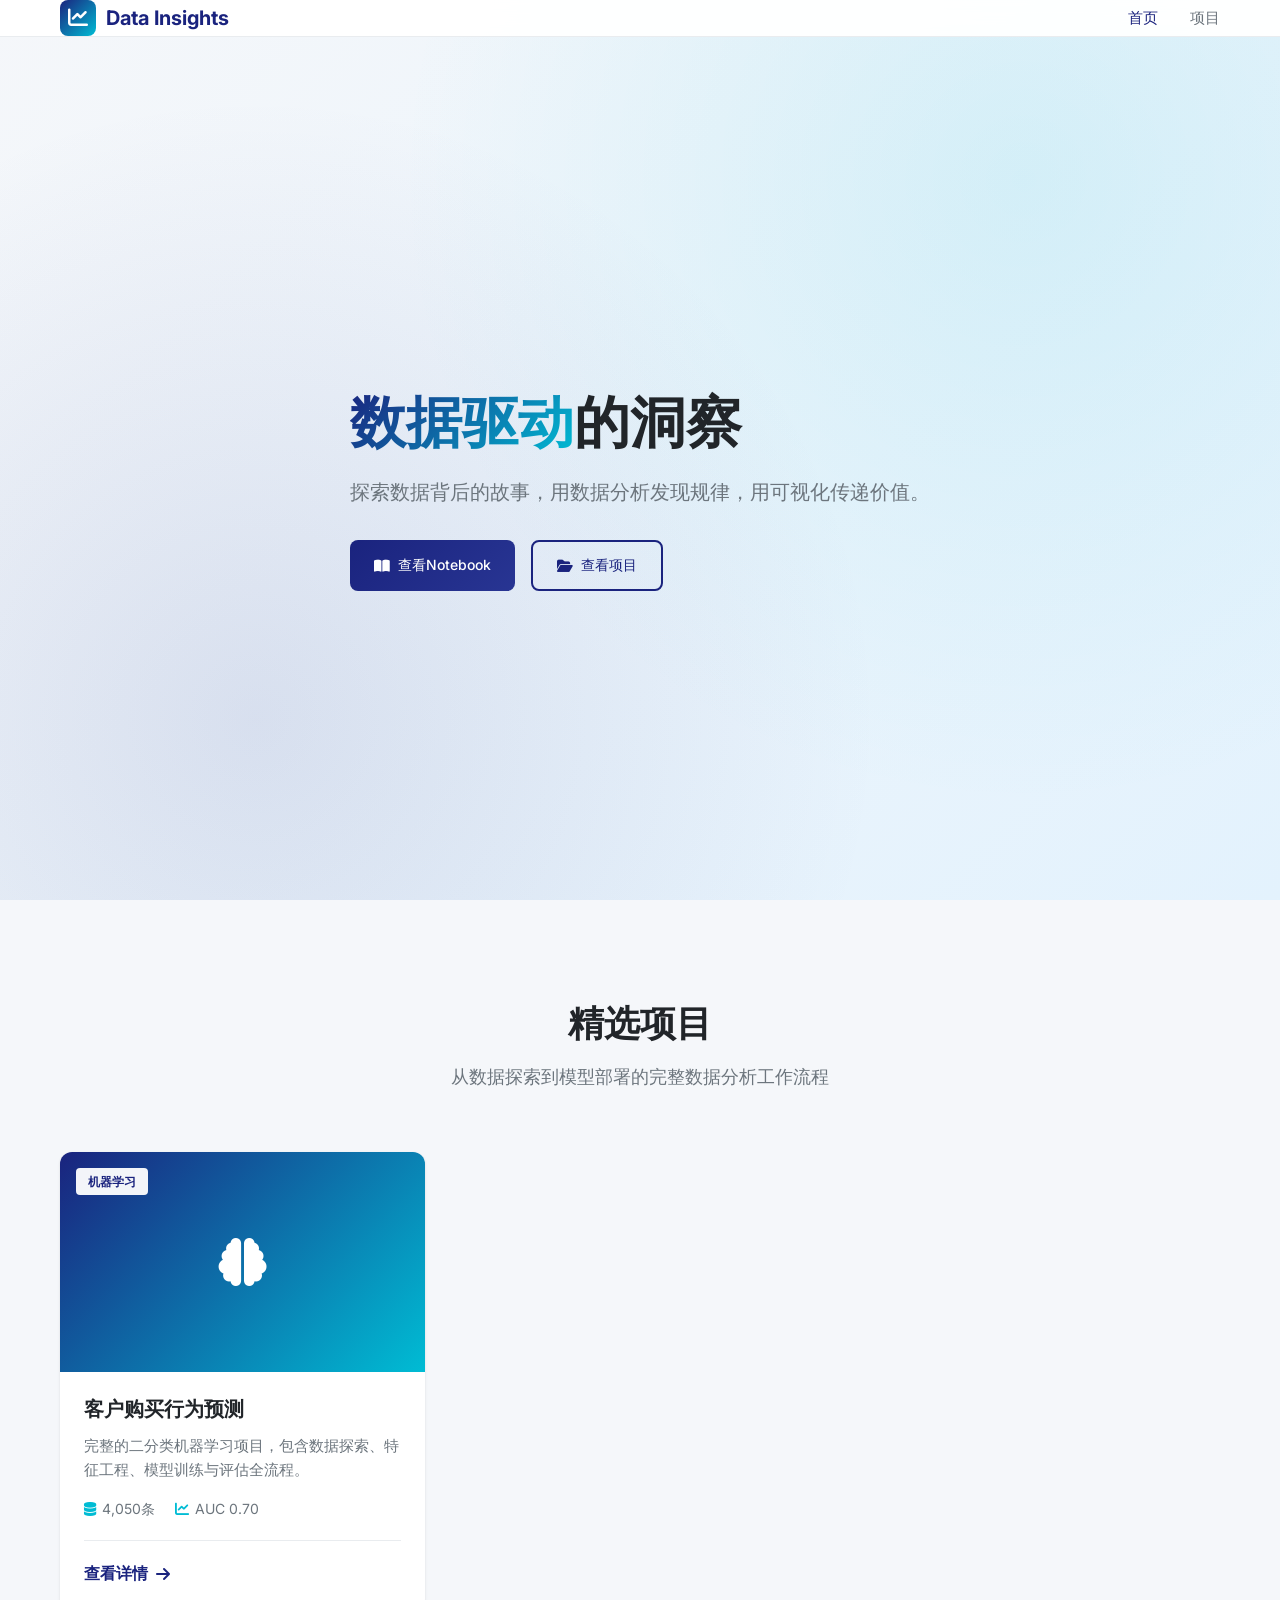
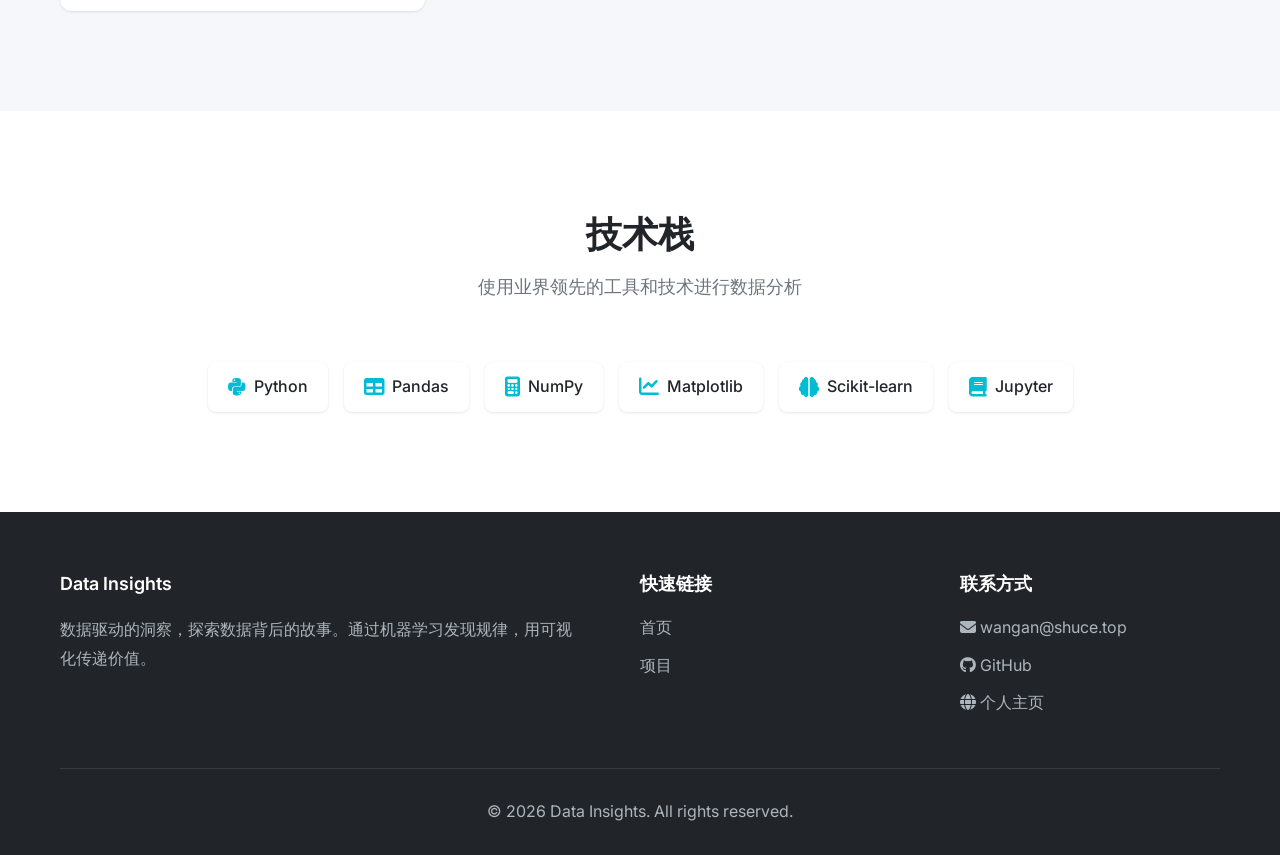
==== index.html @ 49e101cb "fix: update site according to feedback - Remove GitHub source code links - Remove '机器学习' from main n" ====
<!DOCTYPE html>
<html lang="zh-CN">
<head>
  <meta charset="UTF-8">
  <meta name="viewport" content="width=device-width, initial-scale=1.0">
  <title>Data Insights - 数据驱动的洞察</title>
  <meta name="description" content="探索数据背后的故事，用机器学习发现规律，用可视化传递价值。数据分析项目展示与分享平台。">
  
  <!-- Fonts -->
  <link rel="preconnect" href="https://fonts.googleapis.com">
  <link rel="preconnect" href="https://fonts.gstatic.com" crossorigin>
  <link href="https://fonts.googleapis.com/css2?family=Inter:wght@400;500;600;700&display=swap" rel="stylesheet">
  
  <!-- Icons -->
  <link rel="stylesheet" href="https://cdnjs.cloudflare.com/ajax/libs/font-awesome/6.4.0/css/all.min.css">
  
  <!-- Styles -->
  <link rel="stylesheet" href="assets/css/main.css">
  
  <!-- Open Graph -->
  <meta property="og:title" content="Data Insights - 数据驱动的洞察">
  <meta property="og:description" content="探索数据背后的故事，用机器学习发现规律，用可视化传递价值。">
  <meta property="og:type" content="website">
</head>
<body>
  <header>
    <nav class="container">
      <a href="index.html" class="logo">
        <div class="logo-icon">
          <i class="fas fa-chart-line"></i>
        </div>
        <span>Data Insights</span>
      </a>
      
      <ul class="nav-links">
        <li><a href="index.html" class="active">首页</a></li>
        <li><a href="projects/index.html">项目</a></li>
      </ul>
      
      <button class="mobile-menu-btn">
        <i class="fas fa-bars"></i>
      </button>
    </nav>
  </header>

  <main>
    <!-- Hero Section -->
    <section class="hero">
      <div class="container">
        <div class="hero-content">
          <h1>
            <span class="highlight">数据驱动</span>的洞察
          </h1>
          <p>
            探索数据背后的故事，用<span class="typewriter">机器学习</span>发现规律，用可视化传递价值。
          </p>
          <div class="hero-buttons">
            <a href="ml-analysis/index.html" class="btn btn-primary">
              <i class="fas fa-book-open"></i>
              查看Notebook
            </a>
            <a href="projects/index.html" class="btn btn-secondary">
              <i class="fas fa-folder-open"></i>
              查看项目
            </a>
          </div>
        </div>
      </div>
    </section>

    <!-- Projects Section -->
    <section class="section" id="projects">
      <div class="container">
        <div class="section-header">
          <h2>精选项目</h2>
          <p>从数据探索到模型部署的完整数据分析工作流程</p>
        </div>
        
          <div class="projects-grid">
          <!-- ML Project Card -->
          <article class="project-card">
            <div class="project-image">
              <div style="width: 100%; height: 100%; display: flex; align-items: center; justify-content: center; background: linear-gradient(135deg, #1a237e, #00bcd4); color: white; font-size: 48px;">
                <i class="fas fa-brain"></i>
              </div>
              <div class="project-overlay">
                <span class="project-tag">机器学习</span>
              </div>
            </div>
            <div class="project-content">
              <h3>客户购买行为预测</h3>
              <p>完整的二分类机器学习项目，包含数据探索、特征工程、模型训练与评估全流程。</p>
              <div class="project-metrics">
                <span><i class="fas fa-database"></i> 4,050条</span>
                <span><i class="fas fa-chart-line"></i> AUC 0.70</span>
              </div>
              <a href="ml-analysis/index.html" class="project-link">
                查看详情 <i class="fas fa-arrow-right"></i>
              </a>
            </div>
          </article>
        </div>
      </div>
    </section>

    <!-- Tech Stack Section -->
    <section class="section" style="background: white;">
      <div class="container">
        <div class="section-header">
          <h2>技术栈</h2>
          <p>使用业界领先的工具和技术进行数据分析</p>
        </div>
        
        <div class="tech-stack">
          <div class="tech-item">
            <i class="fab fa-python"></i>
            <span>Python</span>
          </div>
          <div class="tech-item">
            <i class="fas fa-table"></i>
            <span>Pandas</span>
          </div>
          <div class="tech-item">
            <i class="fas fa-calculator"></i>
            <span>NumPy</span>
          </div>
          <div class="tech-item">
            <i class="fas fa-chart-line"></i>
            <span>Matplotlib</span>
          </div>
          <div class="tech-item">
            <i class="fas fa-brain"></i>
            <span>Scikit-learn</span>
          </div>
          <div class="tech-item">
            <i class="fas fa-book"></i>
            <span>Jupyter</span>
          </div>
        </div>
      </div>
    </section>
  </main>

  <footer>
    <div class="container">
      <div class="footer-content">
        <div class="footer-section">
          <h3>Data Insights</h3>
          <p>数据驱动的洞察，探索数据背后的故事。通过机器学习发现规律，用可视化传递价值。</p>
        </div>
         <div class="footer-section">
           <h3>快速链接</h3>
           <ul class="footer-links">
             <li><a href="index.html">首页</a></li>
             <li><a href="projects/index.html">项目</a></li>
           </ul>
         </div>
        <div class="footer-section">
          <h3>联系方式</h3>
          <ul class="footer-links">
            <li><a href="mailto:wangan@shuce.top"><i class="fas fa-envelope"></i> wangan@shuce.top</a></li>
            <li><a href="https://github.com/waanng" target="_blank"><i class="fab fa-github"></i> GitHub</a></li>
            <li><a href="https://waanng.cn" target="_blank"><i class="fas fa-globe"></i> 个人主页</a></li>
          </ul>
        </div>
      </div>
      <div class="footer-bottom">
        <p>&copy; 2026 Data Insights. All rights reserved.</p>
      </div>
    </div>
  </footer>

  <script src="assets/js/main.js"></script>
</body>
</html>
---- assets/css/main.css ----
:root {
  --primary-color: #1a237e;
  --secondary-color: #00bcd4;
  --accent-color: #ff9800;
  --bg-color: #f5f7fa;
  --bg-white: #ffffff;
  --text-primary: #212529;
  --text-secondary: #6c757d;
  --text-light: #adb5bd;
  --border-color: #e9ecef;
  --shadow-sm: 0 1px 3px rgba(0,0,0,0.1);
  --shadow-md: 0 4px 6px rgba(0,0,0,0.1);
  --shadow-lg: 0 10px 25px rgba(0,0,0,0.15);
  --radius-sm: 4px;
  --radius-md: 8px;
  --radius-lg: 12px;
  --transition: all 0.3s ease;
}

* {
  margin: 0;
  padding: 0;
  box-sizing: border-box;
}

body {
  font-family: 'Inter', -apple-system, BlinkMacSystemFont, 'Segoe UI', Roboto, sans-serif;
  line-height: 1.6;
  color: var(--text-primary);
  background-color: var(--bg-color);
}

h1, h2, h3, h4, h5, h6 {
  font-weight: 600;
  line-height: 1.3;
  color: var(--text-primary);
}

a {
  text-decoration: none;
  color: inherit;
}

img {
  max-width: 100%;
  height: auto;
}

.container {
  max-width: 1200px;
  margin: 0 auto;
  padding: 0 20px;
}

.btn {
  display: inline-flex;
  align-items: center;
  gap: 8px;
  padding: 12px 24px;
  border-radius: var(--radius-md);
  font-weight: 500;
  font-size: 14px;
  cursor: pointer;
  transition: var(--transition);
  border: none;
}

.btn-primary {
  background: linear-gradient(135deg, var(--primary-color), #283593);
  color: white;
}

.btn-primary:hover {
  transform: translateY(-2px);
  box-shadow: var(--shadow-md);
}

.btn-secondary {
  background: transparent;
  color: var(--primary-color);
  border: 2px solid var(--primary-color);
}

.btn-secondary:hover {
  background: var(--primary-color);
  color: white;
}

header {
  position: fixed;
  top: 0;
  left: 0;
  right: 0;
  z-index: 1000;
  background: rgba(255, 255, 255, 0.95);
  backdrop-filter: blur(10px);
  border-bottom: 1px solid var(--border-color);
  transition: var(--transition);
}

nav {
  display: flex;
  justify-content: space-between;
  align-items: center;
  padding: 16px 0;
}

.logo {
  display: flex;
  align-items: center;
  gap: 10px;
  font-size: 20px;
  font-weight: 700;
  color: var(--primary-color);
}

.logo-icon {
  width: 36px;
  height: 36px;
  background: linear-gradient(135deg, var(--primary-color), var(--secondary-color));
  border-radius: var(--radius-md);
  display: flex;
  align-items: center;
  justify-content: center;
  color: white;
}

.nav-links {
  display: flex;
  align-items: center;
  gap: 32px;
  list-style: none;
}

.nav-links a {
  font-size: 15px;
  font-weight: 500;
  color: var(--text-secondary);
  transition: var(--transition);
}

.nav-links a:hover,
.nav-links a.active {
  color: var(--primary-color);
}

.mobile-menu-btn {
  display: none;
  background: none;
  border: none;
  font-size: 24px;
  cursor: pointer;
  color: var(--text-primary);
}

.hero {
  min-height: 100vh;
  display: flex;
  align-items: center;
  padding-top: 80px;
  background: linear-gradient(135deg, #f5f7fa 0%, #e3f2fd 100%);
  position: relative;
  overflow: hidden;
}

.hero::before {
  content: '';
  position: absolute;
  top: 0;
  left: 0;
  right: 0;
  bottom: 0;
  background: 
    radial-gradient(circle at 20% 80%, rgba(26, 35, 126, 0.1) 0%, transparent 50%),
    radial-gradient(circle at 80% 20%, rgba(0, 188, 212, 0.1) 0%, transparent 50%);
  pointer-events: none;
}

.hero-content {
  position: relative;
  z-index: 1;
  max-width: 700px;
}

.hero h1 {
  font-size: clamp(36px, 6vw, 56px);
  margin-bottom: 20px;
  line-height: 1.2;
}

.hero h1 .highlight {
  background: linear-gradient(135deg, var(--primary-color), var(--secondary-color));
  -webkit-background-clip: text;
  -webkit-text-fill-color: transparent;
  background-clip: text;
}

.hero p {
  font-size: 20px;
  color: var(--text-secondary);
  margin-bottom: 32px;
  max-width: 600px;
}

.hero-buttons {
  display: flex;
  gap: 16px;
  flex-wrap: wrap;
}

.section {
  padding: 100px 0;
}

.section-header {
  text-align: center;
  margin-bottom: 60px;
}

.section-header h2 {
  font-size: 36px;
  margin-bottom: 16px;
}

.section-header p {
  font-size: 18px;
  color: var(--text-secondary);
  max-width: 600px;
  margin: 0 auto;
}

.projects-grid {
  display: grid;
  grid-template-columns: repeat(auto-fill, minmax(350px, 1fr));
  gap: 32px;
}

.project-card {
  background: var(--bg-white);
  border-radius: var(--radius-lg);
  overflow: hidden;
  box-shadow: var(--shadow-sm);
  transition: var(--transition);
}

.project-card:hover {
  transform: translateY(-8px);
  box-shadow: var(--shadow-lg);
}

.project-image {
  position: relative;
  height: 220px;
  overflow: hidden;
  background: linear-gradient(135deg, var(--primary-color), var(--secondary-color));
}

.project-image img {
  width: 100%;
  height: 100%;
  object-fit: cover;
}

.project-overlay {
  position: absolute;
  top: 16px;
  left: 16px;
}

.project-tag {
  background: rgba(255, 255, 255, 0.95);
  padding: 6px 12px;
  border-radius: var(--radius-sm);
  font-size: 12px;
  font-weight: 600;
  color: var(--primary-color);
}

.project-content {
  padding: 24px;
}

.project-content h3 {
  font-size: 20px;
  margin-bottom: 12px;
  color: var(--text-primary);
}

.project-content p {
  font-size: 15px;
  color: var(--text-secondary);
  margin-bottom: 16px;
  line-height: 1.6;
}

.project-metrics {
  display: flex;
  gap: 20px;
  margin-bottom: 20px;
  padding-bottom: 20px;
  border-bottom: 1px solid var(--border-color);
}

.project-metrics span {
  display: flex;
  align-items: center;
  gap: 6px;
  font-size: 14px;
  color: var(--text-secondary);
}

.project-metrics i {
  color: var(--secondary-color);
}

.project-link {
  display: inline-flex;
  align-items: center;
  gap: 8px;
  font-weight: 600;
  color: var(--primary-color);
  transition: var(--transition);
}

.project-link:hover {
  gap: 12px;
}

.tech-stack {
  display: flex;
  flex-wrap: wrap;
  justify-content: center;
  gap: 16px;
  margin-top: 40px;
}

.tech-item {
  display: flex;
  align-items: center;
  gap: 8px;
  padding: 12px 20px;
  background: var(--bg-white);
  border-radius: var(--radius-md);
  box-shadow: var(--shadow-sm);
  font-weight: 500;
}

.tech-item i {
  font-size: 20px;
  color: var(--secondary-color);
}

footer {
  background: var(--text-primary);
  color: white;
  padding: 60px 0 30px;
}

.footer-content {
  display: grid;
  grid-template-columns: 2fr 1fr 1fr;
  gap: 60px;
  margin-bottom: 40px;
}

.footer-section h3 {
  font-size: 18px;
  margin-bottom: 20px;
  color: white;
}

.footer-section p {
  color: var(--text-light);
  line-height: 1.8;
}

.footer-links {
  list-style: none;
}

.footer-links li {
  margin-bottom: 12px;
}

.footer-links a {
  color: var(--text-light);
  transition: var(--transition);
}

.footer-links a:hover {
  color: var(--secondary-color);
}

.footer-bottom {
  text-align: center;
  padding-top: 30px;
  border-top: 1px solid rgba(255, 255, 255, 0.1);
  color: var(--text-light);
}

@media (max-width: 991px) {
  .nav-links {
    display: none;
  }
  
  .mobile-menu-btn {
    display: block;
  }
  
  .hero {
    padding-top: 100px;
  }
  
  .projects-grid {
    grid-template-columns: 1fr;
  }
  
  .footer-content {
    grid-template-columns: 1fr;
    gap: 40px;
  }
}

@media (max-width: 576px) {
  .hero h1 {
    font-size: 32px;
  }
  
  .hero p {
    font-size: 18px;
  }
  
  .section {
    padding: 60px 0;
  }
  
  .section-header h2 {
    font-size: 28px;
  }
  
  .project-metrics {
    flex-direction: column;
    gap: 10px;
  }
}
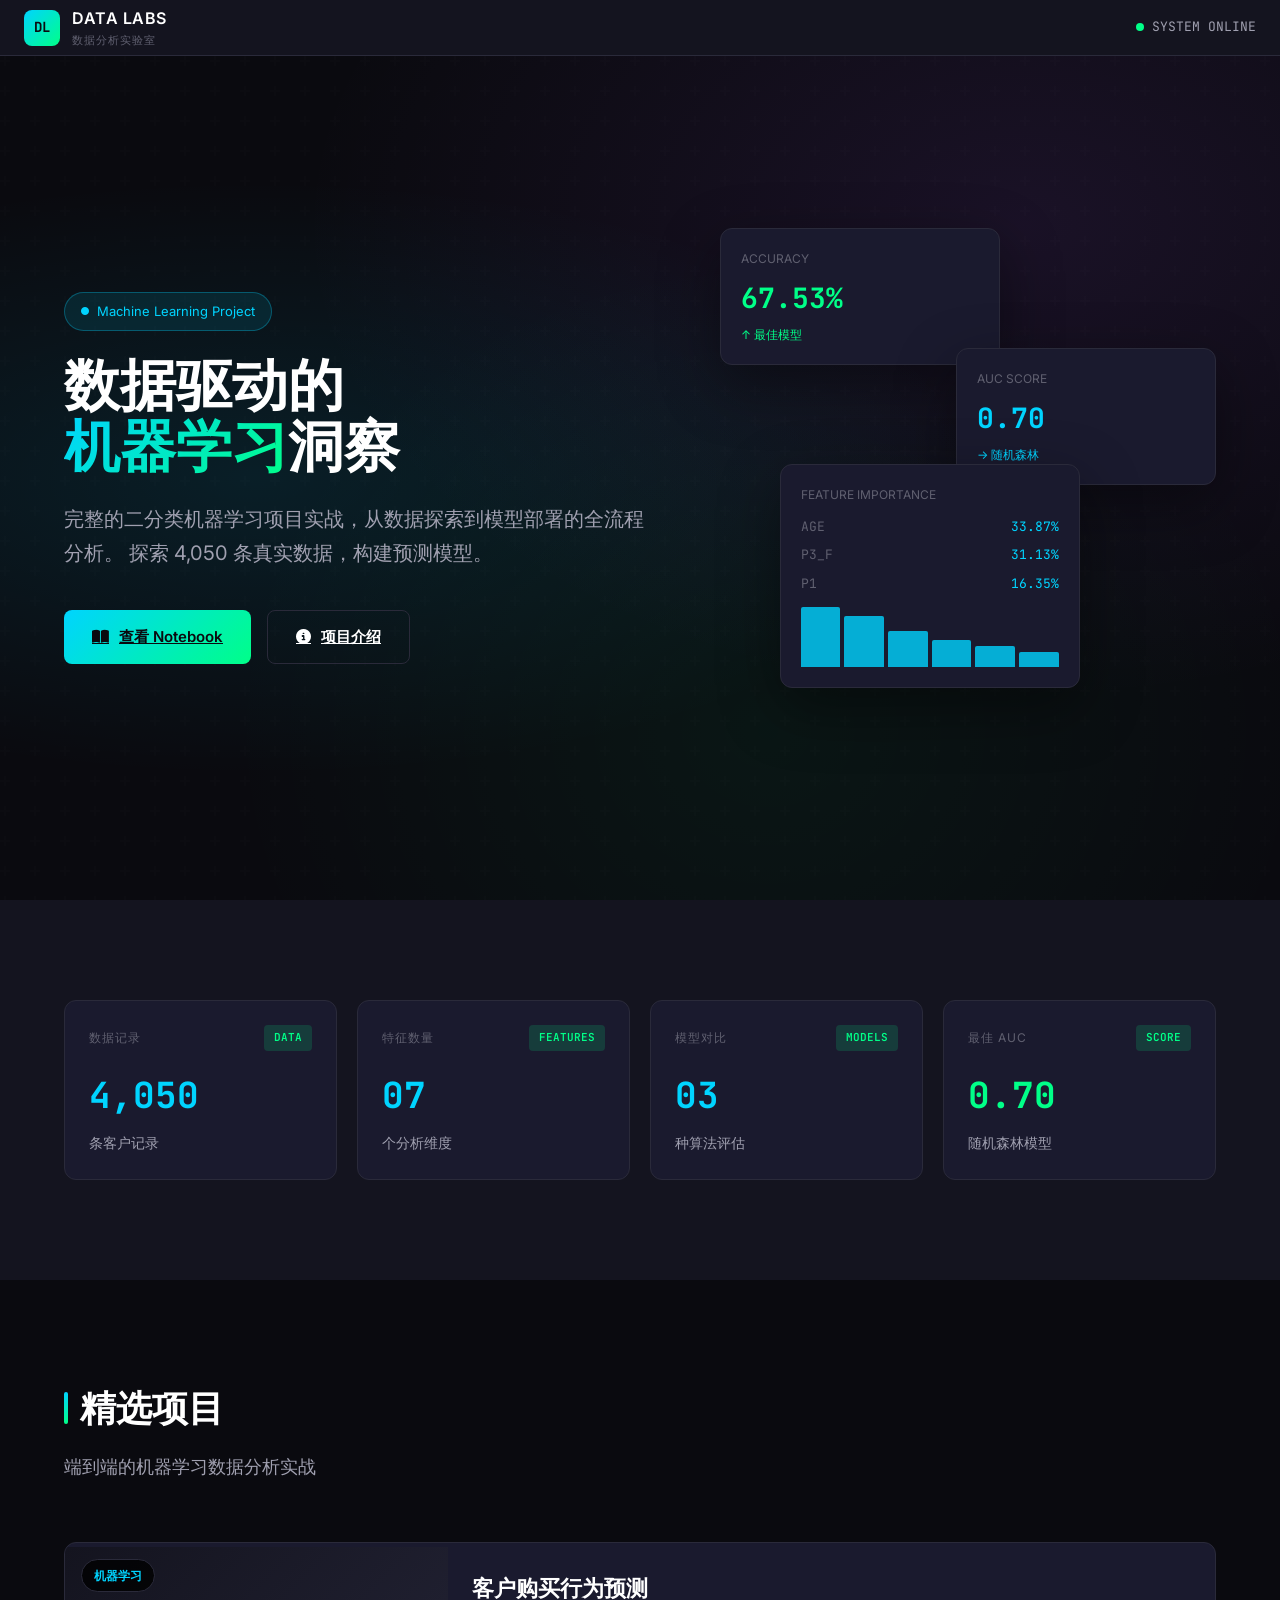
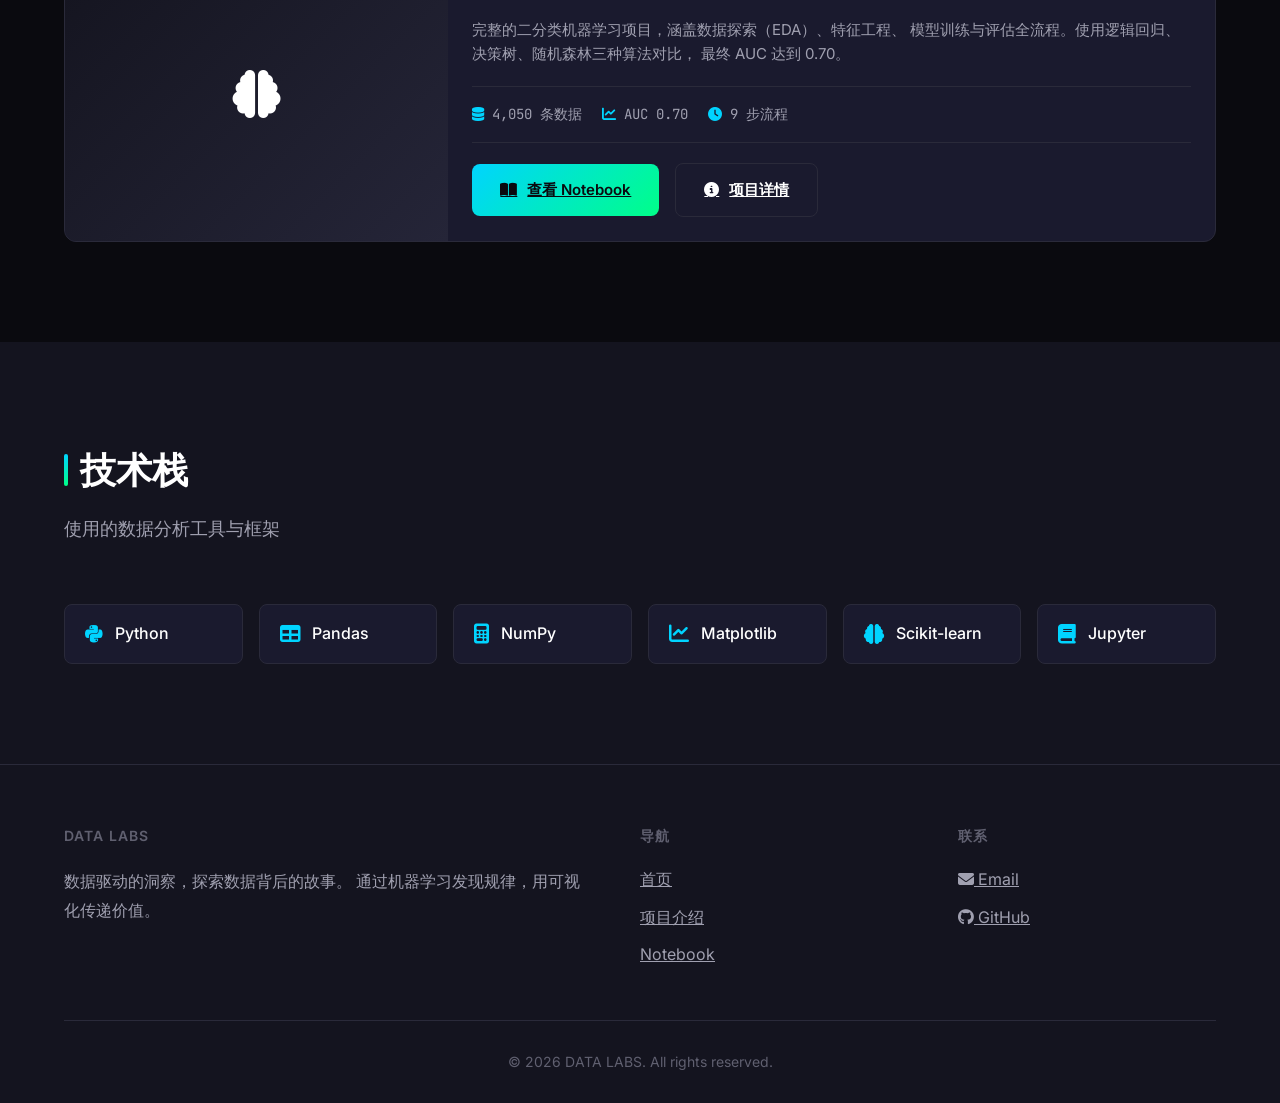
==== commit 64d24bac: "feat: complete redesign with dark terminal theme and working notebook viewer" ====
--- a/index.html
+++ b/index.html
@@ -3,13 +3,12 @@
 <head>
   <meta charset="UTF-8">
   <meta name="viewport" content="width=device-width, initial-scale=1.0">
-  <title>Data Insights - 数据驱动的洞察</title>
-  <meta name="description" content="探索数据背后的故事，用机器学习发现规律，用可视化传递价值。数据分析项目展示与分享平台。">
+  <title>DATA LABS | 数据分析实验室</title>
+  <meta name="description" content="数据驱动的洞察。探索数据背后的故事，用机器学习发现规律，用可视化传递价值。">
   
   <!-- Fonts -->
   <link rel="preconnect" href="https://fonts.googleapis.com">
-  <link rel="preconnect" href="https://fonts.gstatic.com" crossorigin>
-  <link href="https://fonts.googleapis.com/css2?family=Inter:wght@400;500;600;700&display=swap" rel="stylesheet">
+  <link href="https://fonts.googleapis.com/css2?family=Inter:wght@400;500;600;700&family=JetBrains+Mono:wght@400;500;600&display=swap" rel="stylesheet">
   
   <!-- Icons -->
   <link rel="stylesheet" href="https://cdnjs.cloudflare.com/ajax/libs/font-awesome/6.4.0/css/all.min.css">
@@ -17,101 +16,290 @@
   <!-- Styles -->
   <link rel="stylesheet" href="assets/css/main.css">
   
-  <!-- Open Graph -->
-  <meta property="og:title" content="Data Insights - 数据驱动的洞察">
-  <meta property="og:description" content="探索数据背后的故事，用机器学习发现规律，用可视化传递价值。">
-  <meta property="og:type" content="website">
+  <style>
+    /* 首页特定样式 */
+    .hero-grid {
+      display: grid;
+      grid-template-columns: 1.2fr 1fr;
+      gap: 60px;
+      align-items: center;
+      min-height: calc(100vh - 56px);
+    }
+    
+    .hero-visual {
+      position: relative;
+      height: 500px;
+    }
+    
+    .hero-card {
+      position: absolute;
+      background: var(--bg-card);
+      border: 1px solid var(--border-color);
+      border-radius: 12px;
+      padding: 20px;
+      box-shadow: 0 20px 60px rgba(0, 0, 0, 0.4);
+    }
+    
+    .hero-card-1 {
+      top: 0;
+      left: 0;
+      width: 280px;
+      animation: float 6s ease-in-out infinite;
+    }
+    
+    .hero-card-2 {
+      top: 120px;
+      right: 0;
+      width: 260px;
+      animation: float 6s ease-in-out infinite 0.5s;
+    }
+    
+    .hero-card-3 {
+      bottom: 40px;
+      left: 60px;
+      width: 300px;
+      animation: float 6s ease-in-out infinite 1s;
+    }
+    
+    @keyframes float {
+      0%, 100% { transform: translateY(0); }
+      50% { transform: translateY(-20px); }
+    }
+    
+    .mini-chart {
+      height: 60px;
+      display: flex;
+      align-items: flex-end;
+      gap: 4px;
+      margin-top: 12px;
+    }
+    
+    .mini-bar {
+      flex: 1;
+      background: var(--accent-primary);
+      border-radius: 2px 2px 0 0;
+      opacity: 0.8;
+    }
+    
+    .stat-row {
+      display: flex;
+      justify-content: space-between;
+      margin-bottom: 8px;
+      font-family: var(--font-mono);
+      font-size: 13px;
+    }
+    
+    .stat-label {
+      color: var(--text-muted);
+    }
+    
+    .stat-value {
+      color: var(--accent-primary);
+    }
+    
+    .stat-value.up {
+      color: var(--color-up);
+    }
+    
+    @media (max-width: 992px) {
+      .hero-grid {
+        grid-template-columns: 1fr;
+        gap: 40px;
+      }
+      
+      .hero-visual {
+        display: none;
+      }
+    }
+  </style>
 </head>
 <body>
-  <header>
-    <nav class="container">
-      <a href="index.html" class="logo">
-        <div class="logo-icon">
-          <i class="fas fa-chart-line"></i>
-        </div>
-        <span>Data Insights</span>
-      </a>
-      
-      <ul class="nav-links">
-        <li><a href="index.html" class="active">首页</a></li>
-        <li><a href="projects/index.html">项目</a></li>
-      </ul>
-      
-      <button class="mobile-menu-btn">
-        <i class="fas fa-bars"></i>
-      </button>
-    </nav>
+  <!-- 顶部状态栏 -->
+  <header class="top-bar">
+    <div class="brand">
+      <div class="brand-icon">DL</div>
+      <div>
+        <div class="brand-text">DATA LABS</div>
+        <div class="brand-sub">数据分析实验室</div>
+      </div>
+    </div>
+    
+    <div class="top-status">
+      <div class="status-item">
+        <span class="status-indicator"></span>
+        <span class="mono">SYSTEM ONLINE</span>
+      </div>
+    </div>
   </header>
 
-  <main>
+  <main class="main-content">
     <!-- Hero Section -->
     <section class="hero">
       <div class="container">
-        <div class="hero-content">
-          <h1>
-            <span class="highlight">数据驱动</span>的洞察
-          </h1>
-          <p>
-            探索数据背后的故事，用<span class="typewriter">机器学习</span>发现规律，用可视化传递价值。
-          </p>
-          <div class="hero-buttons">
-            <a href="ml-analysis/index.html" class="btn btn-primary">
-              <i class="fas fa-book-open"></i>
-              查看Notebook
-            </a>
-            <a href="projects/index.html" class="btn btn-secondary">
-              <i class="fas fa-folder-open"></i>
-              查看项目
-            </a>
+        <div class="hero-grid">
+          <div class="hero-content">
+            <div class="hero-badge">
+              <i class="fas fa-circle" style="font-size: 8px;"></i>
+              <span>Machine Learning Project</span>
+            </div>
+            
+            <h1>
+              数据驱动的<br>
+              <span class="highlight">机器学习</span>洞察
+            </h1>
+            
+            <p>
+              完整的二分类机器学习项目实战，从数据探索到模型部署的全流程分析。
+              探索 4,050 条真实数据，构建预测模型。
+            </p>
+            
+            <div class="hero-buttons">
+              <a href="ml-analysis/notebook.html" class="btn btn-primary">
+                <i class="fas fa-book-open"></i>
+                查看 Notebook
+              </a>
+              <a href="ml-analysis/index.html" class="btn btn-secondary">
+                <i class="fas fa-info-circle"></i>
+                项目介绍
+              </a>
+            </div>
+          </div>
+          
+          <div class="hero-visual">
+            <div class="hero-card hero-card-1">
+              <div style="font-size: 12px; color: var(--text-muted); margin-bottom: 8px;">ACCURACY</div>
+              <div style="font-size: 28px; font-weight: 700; font-family: var(--font-mono); color: var(--color-up);">67.53%</div>
+              <div style="font-size: 12px; color: var(--color-up); margin-top: 4px;">↑ 最佳模型</div>
+            </div>
+            
+            <div class="hero-card hero-card-2">
+              <div style="font-size: 12px; color: var(--text-muted); margin-bottom: 8px;">AUC SCORE</div>
+              <div style="font-size: 28px; font-weight: 700; font-family: var(--font-mono); color: var(--accent-primary);">0.70</div>
+              <div style="font-size: 12px; color: var(--accent-primary); margin-top: 4px;">→ 随机森林</div>
+            </div>
+            
+            <div class="hero-card hero-card-3">
+              <div style="font-size: 12px; color: var(--text-muted); margin-bottom: 12px;">FEATURE IMPORTANCE</div>
+              <div class="stat-row">
+                <span class="stat-label">AGE</span>
+                <span class="stat-value">33.87%</span>
+              </div>
+              <div class="stat-row">
+                <span class="stat-label">P3_F</span>
+                <span class="stat-value">31.13%</span>
+              </div>
+              <div class="stat-row">
+                <span class="stat-label">P1</span>
+                <span class="stat-value">16.35%</span>
+              </div>
+              <div class="mini-chart">
+                <div class="mini-bar" style="height: 100%;"></div>
+                <div class="mini-bar" style="height: 85%;"></div>
+                <div class="mini-bar" style="height: 60%;"></div>
+                <div class="mini-bar" style="height: 45%;"></div>
+                <div class="mini-bar" style="height: 35%;"></div>
+                <div class="mini-bar" style="height: 25%;"></div>
+              </div>
+            </div>
           </div>
         </div>
       </div>
     </section>
 
-    <!-- Projects Section -->
-    <section class="section" id="projects">
+    <!-- Stats Section -->
+    <section class="section" style="background: var(--bg-secondary);">
+      <div class="container">
+        <div class="grid grid-4" style="display: grid; grid-template-columns: repeat(4, 1fr); gap: 20px;">
+          <div class="data-card">
+            <div class="card-header">
+              <div class="card-title">数据记录</div>
+              <div class="card-badge badge-live">DATA</div>
+            </div>
+            <div class="card-value mono">4,050</div>
+            <div class="card-label">条客户记录</div>
+          </div>
+          
+          <div class="data-card">
+            <div class="card-header">
+              <div class="card-title">特征数量</div>
+              <div class="card-badge badge-live">FEATURES</div>
+            </div>
+            <div class="card-value mono">07</div>
+            <div class="card-label">个分析维度</div>
+          </div>
+          
+          <div class="data-card">
+            <div class="card-header">
+              <div class="card-title">模型对比</div>
+              <div class="card-badge badge-live">MODELS</div>
+            </div>
+            <div class="card-value mono">03</div>
+            <div class="card-label">种算法评估</div>
+          </div>
+          
+          <div class="data-card">
+            <div class="card-header">
+              <div class="card-title">最佳 AUC</div>
+              <div class="card-badge badge-live">SCORE</div>
+            </div>
+            <div class="card-value mono" style="color: var(--color-up);">0.70</div>
+            <div class="card-label">随机森林模型</div>
+          </div>
+        </div>
+      </div>
+    </section>
+
+    <!-- Project Preview -->
+    <section class="section">
       <div class="container">
         <div class="section-header">
           <h2>精选项目</h2>
-          <p>从数据探索到模型部署的完整数据分析工作流程</p>
+          <p>端到端的机器学习数据分析实战</p>
         </div>
         
-          <div class="projects-grid">
-          <!-- ML Project Card -->
-          <article class="project-card">
-            <div class="project-image">
-              <div style="width: 100%; height: 100%; display: flex; align-items: center; justify-content: center; background: linear-gradient(135deg, #1a237e, #00bcd4); color: white; font-size: 48px;">
+        <div class="projects-grid" style="grid-template-columns: 1fr;">
+          <article class="project-card" onclick="location.href='ml-analysis/index.html'">
+            <div style="display: grid; grid-template-columns: 1fr 2fr;">
+              <div class="project-icon" style="height: 100%;">
                 <i class="fas fa-brain"></i>
               </div>
-              <div class="project-overlay">
-                <span class="project-tag">机器学习</span>
-              </div>
-            </div>
-            <div class="project-content">
-              <h3>客户购买行为预测</h3>
-              <p>完整的二分类机器学习项目，包含数据探索、特征工程、模型训练与评估全流程。</p>
-              <div class="project-metrics">
-                <span><i class="fas fa-database"></i> 4,050条</span>
-                <span><i class="fas fa-chart-line"></i> AUC 0.70</span>
-              </div>
-              <a href="ml-analysis/index.html" class="project-link">
-                查看详情 <i class="fas fa-arrow-right"></i>
-              </a>
+              <div class="project-content">
+                <div class="project-tag">机器学习</div>
+                <h3>客户购买行为预测</h3>
+                <p>
+                  完整的二分类机器学习项目，涵盖数据探索（EDA）、特征工程、
+                  模型训练与评估全流程。使用逻辑回归、决策树、随机森林三种算法对比，
+                  最终 AUC 达到 0.70。
+                </p>
+                <div class="project-metrics">
+                  <span><i class="fas fa-database"></i> 4,050 条数据</span>
+                  <span><i class="fas fa-chart-line"></i> AUC 0.70</span>
+                  <span><i class="fas fa-clock"></i> 9 步流程</span>
+                </div>
+                <div style="margin-top: 20px;">
+                  <a href="ml-analysis/notebook.html" class="btn btn-primary" style="margin-right: 12px;">
+                    <i class="fas fa-book-open"></i> 查看 Notebook
+                  </a>
+                  <a href="ml-analysis/index.html" class="btn btn-secondary">
+                    <i class="fas fa-info-circle"></i> 项目详情
+                  </a>
+                </div>
+              </div>
             </div>
           </article>
         </div>
       </div>
     </section>
 
-    <!-- Tech Stack Section -->
-    <section class="section" style="background: white;">
+    <!-- Tech Stack -->
+    <section class="section" style="background: var(--bg-secondary);">
       <div class="container">
         <div class="section-header">
           <h2>技术栈</h2>
-          <p>使用业界领先的工具和技术进行数据分析</p>
+          <p>使用的数据分析工具与框架</p>
         </div>
         
-        <div class="tech-stack">
+        <div class="tech-stack" style="grid-template-columns: repeat(6, 1fr);">
           <div class="tech-item">
             <i class="fab fa-python"></i>
             <span>Python</span>
@@ -145,27 +333,33 @@
     <div class="container">
       <div class="footer-content">
         <div class="footer-section">
-          <h3>Data Insights</h3>
-          <p>数据驱动的洞察，探索数据背后的故事。通过机器学习发现规律，用可视化传递价值。</p>
-        </div>
-         <div class="footer-section">
-           <h3>快速链接</h3>
-           <ul class="footer-links">
-             <li><a href="index.html">首页</a></li>
-             <li><a href="projects/index.html">项目</a></li>
-           </ul>
-         </div>
+          <h3>DATA LABS</h3>
+          <p>
+            数据驱动的洞察，探索数据背后的故事。
+            通过机器学习发现规律，用可视化传递价值。
+          </p>
+        </div>
+        
         <div class="footer-section">
-          <h3>联系方式</h3>
+          <h3>导航</h3>
           <ul class="footer-links">
-            <li><a href="mailto:wangan@shuce.top"><i class="fas fa-envelope"></i> wangan@shuce.top</a></li>
+            <li><a href="index.html">首页</a></li>
+            <li><a href="ml-analysis/index.html">项目介绍</a></li>
+            <li><a href="ml-analysis/notebook.html">Notebook</a></li>
+          </ul>
+        </div>
+        
+        <div class="footer-section">
+          <h3>联系</h3>
+          <ul class="footer-links">
+            <li><a href="mailto:wangan@shuce.top"><i class="fas fa-envelope"></i> Email</a></li>
             <li><a href="https://github.com/waanng" target="_blank"><i class="fab fa-github"></i> GitHub</a></li>
-            <li><a href="https://waanng.cn" target="_blank"><i class="fas fa-globe"></i> 个人主页</a></li>
           </ul>
         </div>
       </div>
+      
       <div class="footer-bottom">
-        <p>&copy; 2026 Data Insights. All rights reserved.</p>
+        <p>&copy; 2026 DATA LABS. All rights reserved.</p>
       </div>
     </div>
   </footer>
--- a/assets/css/main.css
+++ b/assets/css/main.css
@@ -1,445 +1,760 @@
+/* Data Insights - 终端科技风格样式 */
+
 :root {
-  --primary-color: #1a237e;
-  --secondary-color: #00bcd4;
-  --accent-color: #ff9800;
-  --bg-color: #f5f7fa;
-  --bg-white: #ffffff;
-  --text-primary: #212529;
-  --text-secondary: #6c757d;
-  --text-light: #adb5bd;
-  --border-color: #e9ecef;
-  --shadow-sm: 0 1px 3px rgba(0,0,0,0.1);
-  --shadow-md: 0 4px 6px rgba(0,0,0,0.1);
-  --shadow-lg: 0 10px 25px rgba(0,0,0,0.15);
-  --radius-sm: 4px;
-  --radius-md: 8px;
-  --radius-lg: 12px;
-  --transition: all 0.3s ease;
+    /* 基础配色 - 暗黑主题 */
+    --bg-primary: #0a0a0f;
+    --bg-secondary: #14141f;
+    --bg-card: #1a1a2e;
+    --bg-hover: #252538;
+    --bg-elevated: #1e1e32;
+    
+    /* 强调色 */
+    --accent-primary: #00d4ff;
+    --accent-secondary: #00ff88;
+    --accent-gold: #ffd700;
+    --accent-purple: #a855f7;
+    
+    /* 数据颜色 */
+    --color-up: #00ff88;
+    --color-down: #ff4757;
+    --color-warn: #ffa502;
+    
+    /* 文字颜色 */
+    --text-primary: #ffffff;
+    --text-secondary: #a0a0b0;
+    --text-muted: #606070;
+    
+    /* 边框 */
+    --border-color: #2a2a3a;
+    --border-hover: #3a3a4a;
+    
+    /* 字体 */
+    --font-mono: 'JetBrains Mono', 'Fira Code', Consolas, Monaco, monospace;
+    --font-sans: 'Inter', -apple-system, BlinkMacSystemFont, 'Segoe UI', Roboto, sans-serif;
+    
+    /* 动画 */
+    --transition: all 0.3s ease;
 }
 
 * {
-  margin: 0;
-  padding: 0;
-  box-sizing: border-box;
+    margin: 0;
+    padding: 0;
+    box-sizing: border-box;
 }
 
 body {
-  font-family: 'Inter', -apple-system, BlinkMacSystemFont, 'Segoe UI', Roboto, sans-serif;
-  line-height: 1.6;
-  color: var(--text-primary);
-  background-color: var(--bg-color);
-}
-
-h1, h2, h3, h4, h5, h6 {
-  font-weight: 600;
-  line-height: 1.3;
-  color: var(--text-primary);
-}
-
-a {
-  text-decoration: none;
-  color: inherit;
-}
-
-img {
-  max-width: 100%;
-  height: auto;
+    font-family: var(--font-sans);
+    background: var(--bg-primary);
+    color: var(--text-primary);
+    min-height: 100vh;
+    line-height: 1.6;
+}
+
+/* 等宽字体 */
+.mono {
+    font-family: var(--font-mono);
+}
+
+/* 顶部状态栏 */
+.top-bar {
+    background: var(--bg-secondary);
+    border-bottom: 1px solid var(--border-color);
+    height: 56px;
+    display: flex;
+    align-items: center;
+    justify-content: space-between;
+    padding: 0 24px;
+    position: fixed;
+    top: 0;
+    left: 0;
+    right: 0;
+    z-index: 1000;
+}
+
+.brand {
+    display: flex;
+    align-items: center;
+    gap: 12px;
+}
+
+.brand-icon {
+    width: 36px;
+    height: 36px;
+    background: linear-gradient(135deg, var(--accent-primary), var(--accent-secondary));
+    border-radius: 8px;
+    display: flex;
+    align-items: center;
+    justify-content: center;
+    font-weight: 700;
+    color: var(--bg-primary);
+    font-size: 14px;
+    font-family: var(--font-mono);
+}
+
+.brand-text {
+    font-size: 16px;
+    font-weight: 600;
+    letter-spacing: 0.5px;
+}
+
+.brand-sub {
+    font-size: 11px;
+    color: var(--text-muted);
+    text-transform: uppercase;
+    letter-spacing: 1px;
+}
+
+.top-status {
+    display: flex;
+    align-items: center;
+    gap: 24px;
+    font-size: 13px;
+}
+
+.status-item {
+    display: flex;
+    align-items: center;
+    gap: 8px;
+    color: var(--text-secondary);
+}
+
+.status-indicator {
+    width: 8px;
+    height: 8px;
+    border-radius: 50%;
+    background: var(--color-up);
+    animation: pulse 2s infinite;
+}
+
+@keyframes pulse {
+    0%, 100% { opacity: 1; }
+    50% { opacity: 0.3; }
+}
+
+/* 导航 */
+.nav-links {
+    display: flex;
+    align-items: center;
+    gap: 8px;
+}
+
+.nav-links a {
+    padding: 8px 16px;
+    color: var(--text-secondary);
+    font-size: 14px;
+    border-radius: 6px;
+    transition: var(--transition);
+    position: relative;
+}
+
+.nav-links a:hover {
+    color: var(--text-primary);
+    background: var(--bg-hover);
+}
+
+.nav-links a.active {
+    color: var(--accent-primary);
+    background: rgba(0, 212, 255, 0.1);
+}
+
+.nav-links a.active::after {
+    content: '';
+    position: absolute;
+    bottom: -4px;
+    left: 50%;
+    transform: translateX(-50%);
+    width: 20px;
+    height: 2px;
+    background: var(--accent-primary);
+    border-radius: 2px;
+}
+
+.mobile-menu-btn {
+    display: none;
+    background: none;
+    border: none;
+    color: var(--text-primary);
+    font-size: 20px;
+    cursor: pointer;
+}
+
+/* 主内容区 */
+.main-content {
+    padding-top: 56px;
+    min-height: 100vh;
 }
 
 .container {
-  max-width: 1200px;
-  margin: 0 auto;
-  padding: 0 20px;
-}
-
+    max-width: 1200px;
+    margin: 0 auto;
+    padding: 0 24px;
+}
+
+/* Hero区域 */
+.hero {
+    min-height: calc(100vh - 56px);
+    display: flex;
+    align-items: center;
+    position: relative;
+    overflow: hidden;
+    background: 
+        radial-gradient(ellipse at 20% 50%, rgba(0, 212, 255, 0.1) 0%, transparent 50%),
+        radial-gradient(ellipse at 80% 20%, rgba(168, 85, 247, 0.1) 0%, transparent 50%),
+        radial-gradient(ellipse at 60% 80%, rgba(0, 255, 136, 0.05) 0%, transparent 50%);
+}
+
+.hero::before {
+    content: '';
+    position: absolute;
+    top: 0;
+    left: 0;
+    right: 0;
+    bottom: 0;
+    background: url("data:image/svg+xml,%3Csvg width='60' height='60' viewBox='0 0 60 60' xmlns='http://www.w3.org/2000/svg'%3E%3Cg fill='none' fill-rule='evenodd'%3E%3Cg fill='%23ffffff' fill-opacity='0.02'%3E%3Cpath d='M36 34v-4h-2v4h-4v2h4v4h2v-4h4v-2h-4zm0-30V0h-2v4h-4v2h4v4h2V6h4V4h-4zM6 34v-4H4v4H0v2h4v4h2v-4h4v-2H6zM6 4V0H4v4H0v2h4v4h2V6h4V4H6z'/%3E%3C/g%3E%3C/g%3E%3C/svg%3E");
+    opacity: 0.5;
+}
+
+.hero-content {
+    position: relative;
+    z-index: 1;
+    max-width: 700px;
+    padding: 60px 0;
+}
+
+.hero-badge {
+    display: inline-flex;
+    align-items: center;
+    gap: 8px;
+    padding: 8px 16px;
+    background: rgba(0, 212, 255, 0.1);
+    border: 1px solid rgba(0, 212, 255, 0.3);
+    border-radius: 30px;
+    font-size: 13px;
+    color: var(--accent-primary);
+    margin-bottom: 24px;
+}
+
+.hero h1 {
+    font-size: 56px;
+    font-weight: 700;
+    line-height: 1.1;
+    margin-bottom: 24px;
+}
+
+.hero h1 .highlight {
+    background: linear-gradient(135deg, var(--accent-primary), var(--accent-secondary));
+    -webkit-background-clip: text;
+    -webkit-text-fill-color: transparent;
+    background-clip: text;
+}
+
+.hero p {
+    font-size: 20px;
+    color: var(--text-secondary);
+    margin-bottom: 40px;
+    max-width: 600px;
+    line-height: 1.7;
+}
+
+.hero-buttons {
+    display: flex;
+    gap: 16px;
+    flex-wrap: wrap;
+}
+
+/* 按钮样式 */
 .btn {
-  display: inline-flex;
-  align-items: center;
-  gap: 8px;
-  padding: 12px 24px;
-  border-radius: var(--radius-md);
-  font-weight: 500;
-  font-size: 14px;
-  cursor: pointer;
-  transition: var(--transition);
-  border: none;
+    display: inline-flex;
+    align-items: center;
+    gap: 10px;
+    padding: 14px 28px;
+    border-radius: 8px;
+    font-weight: 600;
+    font-size: 15px;
+    cursor: pointer;
+    transition: var(--transition);
+    border: none;
 }
 
 .btn-primary {
-  background: linear-gradient(135deg, var(--primary-color), #283593);
-  color: white;
+    background: linear-gradient(135deg, var(--accent-primary), var(--accent-secondary));
+    color: var(--bg-primary);
 }
 
 .btn-primary:hover {
-  transform: translateY(-2px);
-  box-shadow: var(--shadow-md);
+    transform: translateY(-2px);
+    box-shadow: 0 10px 30px rgba(0, 212, 255, 0.3);
 }
 
 .btn-secondary {
-  background: transparent;
-  color: var(--primary-color);
-  border: 2px solid var(--primary-color);
+    background: transparent;
+    color: var(--text-primary);
+    border: 1px solid var(--border-color);
 }
 
 .btn-secondary:hover {
-  background: var(--primary-color);
-  color: white;
-}
-
-header {
-  position: fixed;
-  top: 0;
-  left: 0;
-  right: 0;
-  z-index: 1000;
-  background: rgba(255, 255, 255, 0.95);
-  backdrop-filter: blur(10px);
-  border-bottom: 1px solid var(--border-color);
-  transition: var(--transition);
-}
-
-nav {
-  display: flex;
-  justify-content: space-between;
-  align-items: center;
-  padding: 16px 0;
-}
-
-.logo {
-  display: flex;
-  align-items: center;
-  gap: 10px;
-  font-size: 20px;
-  font-weight: 700;
-  color: var(--primary-color);
-}
-
-.logo-icon {
-  width: 36px;
-  height: 36px;
-  background: linear-gradient(135deg, var(--primary-color), var(--secondary-color));
-  border-radius: var(--radius-md);
-  display: flex;
-  align-items: center;
-  justify-content: center;
-  color: white;
-}
-
-.nav-links {
-  display: flex;
-  align-items: center;
-  gap: 32px;
-  list-style: none;
-}
-
-.nav-links a {
-  font-size: 15px;
-  font-weight: 500;
-  color: var(--text-secondary);
-  transition: var(--transition);
-}
-
-.nav-links a:hover,
-.nav-links a.active {
-  color: var(--primary-color);
-}
-
-.mobile-menu-btn {
-  display: none;
-  background: none;
-  border: none;
-  font-size: 24px;
-  cursor: pointer;
-  color: var(--text-primary);
-}
-
-.hero {
-  min-height: 100vh;
-  display: flex;
-  align-items: center;
-  padding-top: 80px;
-  background: linear-gradient(135deg, #f5f7fa 0%, #e3f2fd 100%);
-  position: relative;
-  overflow: hidden;
-}
-
-.hero::before {
-  content: '';
-  position: absolute;
-  top: 0;
-  left: 0;
-  right: 0;
-  bottom: 0;
-  background: 
-    radial-gradient(circle at 20% 80%, rgba(26, 35, 126, 0.1) 0%, transparent 50%),
-    radial-gradient(circle at 80% 20%, rgba(0, 188, 212, 0.1) 0%, transparent 50%);
-  pointer-events: none;
-}
-
-.hero-content {
-  position: relative;
-  z-index: 1;
-  max-width: 700px;
-}
-
-.hero h1 {
-  font-size: clamp(36px, 6vw, 56px);
-  margin-bottom: 20px;
-  line-height: 1.2;
-}
-
-.hero h1 .highlight {
-  background: linear-gradient(135deg, var(--primary-color), var(--secondary-color));
-  -webkit-background-clip: text;
-  -webkit-text-fill-color: transparent;
-  background-clip: text;
-}
-
-.hero p {
-  font-size: 20px;
-  color: var(--text-secondary);
-  margin-bottom: 32px;
-  max-width: 600px;
-}
-
-.hero-buttons {
-  display: flex;
-  gap: 16px;
-  flex-wrap: wrap;
-}
-
+    background: var(--bg-hover);
+    border-color: var(--accent-primary);
+}
+
+/* Section通用样式 */
 .section {
-  padding: 100px 0;
+    padding: 100px 0;
 }
 
 .section-header {
-  text-align: center;
-  margin-bottom: 60px;
+    margin-bottom: 60px;
 }
 
 .section-header h2 {
-  font-size: 36px;
-  margin-bottom: 16px;
+    font-size: 36px;
+    font-weight: 700;
+    margin-bottom: 16px;
+    display: flex;
+    align-items: center;
+    gap: 12px;
+}
+
+.section-header h2::before {
+    content: '';
+    width: 4px;
+    height: 32px;
+    background: linear-gradient(180deg, var(--accent-primary), var(--accent-secondary));
+    border-radius: 2px;
 }
 
 .section-header p {
-  font-size: 18px;
-  color: var(--text-secondary);
-  max-width: 600px;
-  margin: 0 auto;
-}
-
+    font-size: 18px;
+    color: var(--text-secondary);
+}
+
+/* 项目网格 */
 .projects-grid {
-  display: grid;
-  grid-template-columns: repeat(auto-fill, minmax(350px, 1fr));
-  gap: 32px;
+    display: grid;
+    grid-template-columns: repeat(auto-fit, minmax(400px, 1fr));
+    gap: 24px;
 }
 
 .project-card {
-  background: var(--bg-white);
-  border-radius: var(--radius-lg);
-  overflow: hidden;
-  box-shadow: var(--shadow-sm);
-  transition: var(--transition);
+    background: var(--bg-card);
+    border: 1px solid var(--border-color);
+    border-radius: 12px;
+    overflow: hidden;
+    transition: var(--transition);
+    cursor: pointer;
 }
 
 .project-card:hover {
-  transform: translateY(-8px);
-  box-shadow: var(--shadow-lg);
+    border-color: var(--accent-primary);
+    transform: translateY(-4px);
+    box-shadow: 0 20px 40px rgba(0, 0, 0, 0.3);
+}
+
+.project-card::before {
+    content: '';
+    display: block;
+    height: 4px;
+    background: linear-gradient(90deg, var(--accent-primary), var(--accent-secondary));
+    opacity: 0;
+    transition: opacity 0.3s;
+}
+
+.project-card:hover::before {
+    opacity: 1;
 }
 
 .project-image {
-  position: relative;
-  height: 220px;
-  overflow: hidden;
-  background: linear-gradient(135deg, var(--primary-color), var(--secondary-color));
+    height: 200px;
+    position: relative;
+    overflow: hidden;
 }
 
 .project-image img {
-  width: 100%;
-  height: 100%;
-  object-fit: cover;
-}
-
-.project-overlay {
-  position: absolute;
-  top: 16px;
-  left: 16px;
+    width: 100%;
+    height: 100%;
+    object-fit: cover;
+}
+
+.project-icon {
+    width: 100%;
+    height: 100%;
+    display: flex;
+    align-items: center;
+    justify-content: center;
+    background: linear-gradient(135deg, var(--bg-secondary), var(--bg-hover));
+    font-size: 48px;
 }
 
 .project-tag {
-  background: rgba(255, 255, 255, 0.95);
-  padding: 6px 12px;
-  border-radius: var(--radius-sm);
-  font-size: 12px;
-  font-weight: 600;
-  color: var(--primary-color);
+    position: absolute;
+    top: 16px;
+    left: 16px;
+    padding: 6px 12px;
+    background: rgba(0, 0, 0, 0.8);
+    border: 1px solid var(--border-color);
+    border-radius: 20px;
+    font-size: 12px;
+    font-weight: 600;
+    text-transform: uppercase;
+    color: var(--accent-primary);
 }
 
 .project-content {
-  padding: 24px;
+    padding: 24px;
 }
 
 .project-content h3 {
-  font-size: 20px;
-  margin-bottom: 12px;
-  color: var(--text-primary);
+    font-size: 22px;
+    font-weight: 600;
+    margin-bottom: 12px;
 }
 
 .project-content p {
-  font-size: 15px;
-  color: var(--text-secondary);
-  margin-bottom: 16px;
-  line-height: 1.6;
+    font-size: 15px;
+    color: var(--text-secondary);
+    margin-bottom: 20px;
+    line-height: 1.6;
 }
 
 .project-metrics {
-  display: flex;
-  gap: 20px;
-  margin-bottom: 20px;
-  padding-bottom: 20px;
-  border-bottom: 1px solid var(--border-color);
+    display: flex;
+    gap: 20px;
+    padding: 16px 0;
+    border-top: 1px solid var(--border-color);
+    border-bottom: 1px solid var(--border-color);
+    margin-bottom: 20px;
 }
 
 .project-metrics span {
-  display: flex;
-  align-items: center;
-  gap: 6px;
-  font-size: 14px;
-  color: var(--text-secondary);
+    display: flex;
+    align-items: center;
+    gap: 8px;
+    font-family: var(--font-mono);
+    font-size: 14px;
+    color: var(--text-secondary);
 }
 
 .project-metrics i {
-  color: var(--secondary-color);
+    color: var(--accent-primary);
 }
 
 .project-link {
-  display: inline-flex;
-  align-items: center;
-  gap: 8px;
-  font-weight: 600;
-  color: var(--primary-color);
-  transition: var(--transition);
+    display: inline-flex;
+    align-items: center;
+    gap: 8px;
+    color: var(--accent-primary);
+    font-weight: 600;
+    transition: gap 0.3s;
 }
 
 .project-link:hover {
-  gap: 12px;
-}
-
+    gap: 12px;
+}
+
+/* 技术栈 */
 .tech-stack {
-  display: flex;
-  flex-wrap: wrap;
-  justify-content: center;
-  gap: 16px;
-  margin-top: 40px;
+    display: grid;
+    grid-template-columns: repeat(auto-fit, minmax(150px, 1fr));
+    gap: 16px;
+    margin-top: 40px;
 }
 
 .tech-item {
-  display: flex;
-  align-items: center;
-  gap: 8px;
-  padding: 12px 20px;
-  background: var(--bg-white);
-  border-radius: var(--radius-md);
-  box-shadow: var(--shadow-sm);
-  font-weight: 500;
+    display: flex;
+    align-items: center;
+    gap: 12px;
+    padding: 16px 20px;
+    background: var(--bg-card);
+    border: 1px solid var(--border-color);
+    border-radius: 8px;
+    font-weight: 500;
+    transition: var(--transition);
+}
+
+.tech-item:hover {
+    border-color: var(--accent-primary);
+    background: var(--bg-hover);
 }
 
 .tech-item i {
-  font-size: 20px;
-  color: var(--secondary-color);
-}
-
+    font-size: 20px;
+    color: var(--accent-primary);
+}
+
+/* 数据卡片 */
+.data-card {
+    background: var(--bg-card);
+    border: 1px solid var(--border-color);
+    border-radius: 12px;
+    padding: 24px;
+    transition: border-color 0.3s;
+}
+
+.data-card:hover {
+    border-color: var(--border-hover);
+}
+
+.card-header {
+    display: flex;
+    justify-content: space-between;
+    align-items: center;
+    margin-bottom: 16px;
+}
+
+.card-title {
+    font-size: 12px;
+    text-transform: uppercase;
+    letter-spacing: 1px;
+    color: var(--text-muted);
+}
+
+.card-badge {
+    padding: 4px 10px;
+    border-radius: 4px;
+    font-size: 11px;
+    font-weight: 600;
+    text-transform: uppercase;
+    font-family: var(--font-mono);
+}
+
+.badge-live {
+    background: rgba(0, 255, 136, 0.15);
+    color: var(--color-up);
+    animation: pulse 2s infinite;
+}
+
+.card-value {
+    font-family: var(--font-mono);
+    font-size: 36px;
+    font-weight: 700;
+    margin-bottom: 8px;
+    color: var(--accent-primary);
+}
+
+.card-label {
+    font-size: 14px;
+    color: var(--text-secondary);
+}
+
+/* Notebook查看器 */
+.notebook-viewer {
+    display: flex;
+    height: calc(100vh - 56px);
+}
+
+.notebook-sidebar {
+    width: 320px;
+    background: var(--bg-secondary);
+    border-right: 1px solid var(--border-color);
+    padding: 24px;
+    overflow-y: auto;
+}
+
+.notebook-info {
+    background: var(--bg-card);
+    border: 1px solid var(--border-color);
+    border-radius: 12px;
+    padding: 20px;
+    margin-bottom: 24px;
+}
+
+.notebook-info h3 {
+    font-size: 16px;
+    font-weight: 600;
+    margin-bottom: 16px;
+    display: flex;
+    align-items: center;
+    gap: 8px;
+}
+
+.notebook-info h3 i {
+    color: var(--accent-primary);
+}
+
+.notebook-meta-list {
+    list-style: none;
+}
+
+.notebook-meta-list li {
+    display: flex;
+    align-items: center;
+    gap: 10px;
+    padding: 8px 0;
+    font-size: 14px;
+    color: var(--text-secondary);
+    border-bottom: 1px solid var(--border-color);
+}
+
+.notebook-meta-list li:last-child {
+    border-bottom: none;
+}
+
+.notebook-meta-list i {
+    width: 16px;
+    color: var(--accent-primary);
+}
+
+.toc-title {
+    font-size: 12px;
+    font-weight: 600;
+    text-transform: uppercase;
+    letter-spacing: 1px;
+    color: var(--text-muted);
+    margin-bottom: 16px;
+}
+
+.toc-list {
+    list-style: none;
+}
+
+.toc-list li {
+    margin-bottom: 4px;
+}
+
+.toc-list a {
+    display: block;
+    padding: 10px 12px;
+    border-radius: 6px;
+    font-size: 14px;
+    color: var(--text-secondary);
+    transition: var(--transition);
+    border-left: 3px solid transparent;
+}
+
+.toc-list a:hover {
+    background: var(--bg-hover);
+    color: var(--text-primary);
+    border-left-color: var(--accent-primary);
+}
+
+.notebook-content {
+    flex: 1;
+    position: relative;
+    overflow: hidden;
+}
+
+.notebook-content iframe {
+    width: 100%;
+    height: 100%;
+    border: none;
+}
+
+.loading {
+    position: absolute;
+    top: 50%;
+    left: 50%;
+    transform: translate(-50%, -50%);
+    text-align: center;
+    color: var(--text-secondary);
+}
+
+.loading i {
+    font-size: 48px;
+    margin-bottom: 16px;
+    color: var(--accent-primary);
+    animation: spin 2s linear infinite;
+}
+
+@keyframes spin {
+    to { transform: rotate(360deg); }
+}
+
+/* 页脚 */
 footer {
-  background: var(--text-primary);
-  color: white;
-  padding: 60px 0 30px;
+    background: var(--bg-secondary);
+    border-top: 1px solid var(--border-color);
+    padding: 60px 0 30px;
 }
 
 .footer-content {
-  display: grid;
-  grid-template-columns: 2fr 1fr 1fr;
-  gap: 60px;
-  margin-bottom: 40px;
+    display: grid;
+    grid-template-columns: 2fr 1fr 1fr;
+    gap: 60px;
+    margin-bottom: 40px;
 }
 
 .footer-section h3 {
-  font-size: 18px;
-  margin-bottom: 20px;
-  color: white;
+    font-size: 14px;
+    font-weight: 600;
+    text-transform: uppercase;
+    letter-spacing: 1px;
+    color: var(--text-muted);
+    margin-bottom: 20px;
 }
 
 .footer-section p {
-  color: var(--text-light);
-  line-height: 1.8;
+    color: var(--text-secondary);
+    line-height: 1.8;
 }
 
 .footer-links {
-  list-style: none;
+    list-style: none;
 }
 
 .footer-links li {
-  margin-bottom: 12px;
+    margin-bottom: 12px;
 }
 
 .footer-links a {
-  color: var(--text-light);
-  transition: var(--transition);
+    color: var(--text-secondary);
+    transition: var(--transition);
 }
 
 .footer-links a:hover {
-  color: var(--secondary-color);
+    color: var(--accent-primary);
 }
 
 .footer-bottom {
-  text-align: center;
-  padding-top: 30px;
-  border-top: 1px solid rgba(255, 255, 255, 0.1);
-  color: var(--text-light);
-}
-
-@media (max-width: 991px) {
-  .nav-links {
-    display: none;
-  }
-  
-  .mobile-menu-btn {
-    display: block;
-  }
-  
-  .hero {
-    padding-top: 100px;
-  }
-  
-  .projects-grid {
-    grid-template-columns: 1fr;
-  }
-  
-  .footer-content {
-    grid-template-columns: 1fr;
-    gap: 40px;
-  }
-}
-
-@media (max-width: 576px) {
-  .hero h1 {
-    font-size: 32px;
-  }
-  
-  .hero p {
-    font-size: 18px;
-  }
-  
-  .section {
-    padding: 60px 0;
-  }
-  
-  .section-header h2 {
-    font-size: 28px;
-  }
-  
-  .project-metrics {
-    flex-direction: column;
-    gap: 10px;
-  }
+    text-align: center;
+    padding-top: 30px;
+    border-top: 1px solid var(--border-color);
+    color: var(--text-muted);
+    font-size: 14px;
+}
+
+/* 响应式 */
+@media (max-width: 768px) {
+    .nav-links {
+        display: none;
+    }
+    
+    .mobile-menu-btn {
+        display: block;
+    }
+    
+    .hero h1 {
+        font-size: 36px;
+    }
+    
+    .projects-grid {
+        grid-template-columns: 1fr;
+    }
+    
+    .notebook-sidebar {
+        display: none;
+    }
+    
+    .footer-content {
+        grid-template-columns: 1fr;
+        gap: 40px;
+    }
+}
+
+/* 滚动条样式 */
+::-webkit-scrollbar {
+    width: 8px;
+    height: 8px;
+}
+
+::-webkit-scrollbar-track {
+    background: var(--bg-secondary);
+}
+
+::-webkit-scrollbar-thumb {
+    background: var(--border-color);
+    border-radius: 4px;
+}
+
+::-webkit-scrollbar-thumb:hover {
+    background: var(--border-hover);
 }
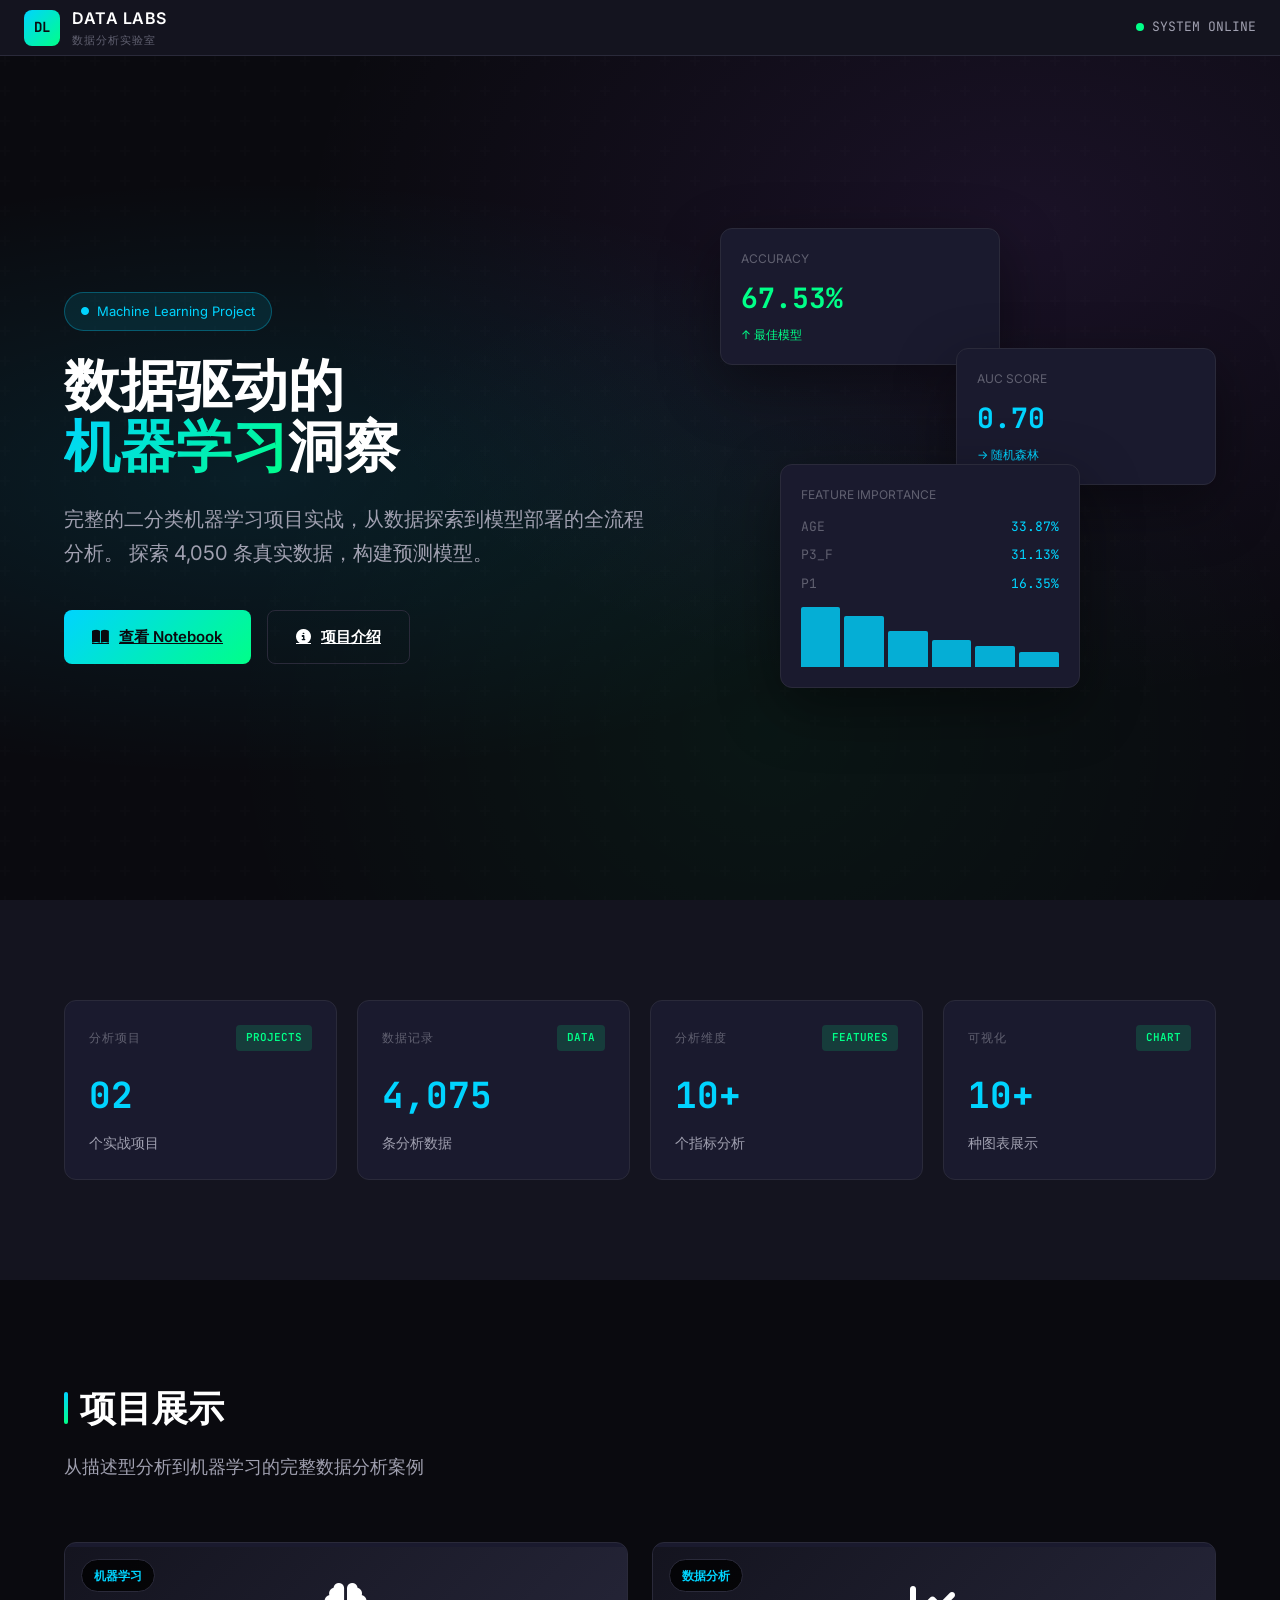
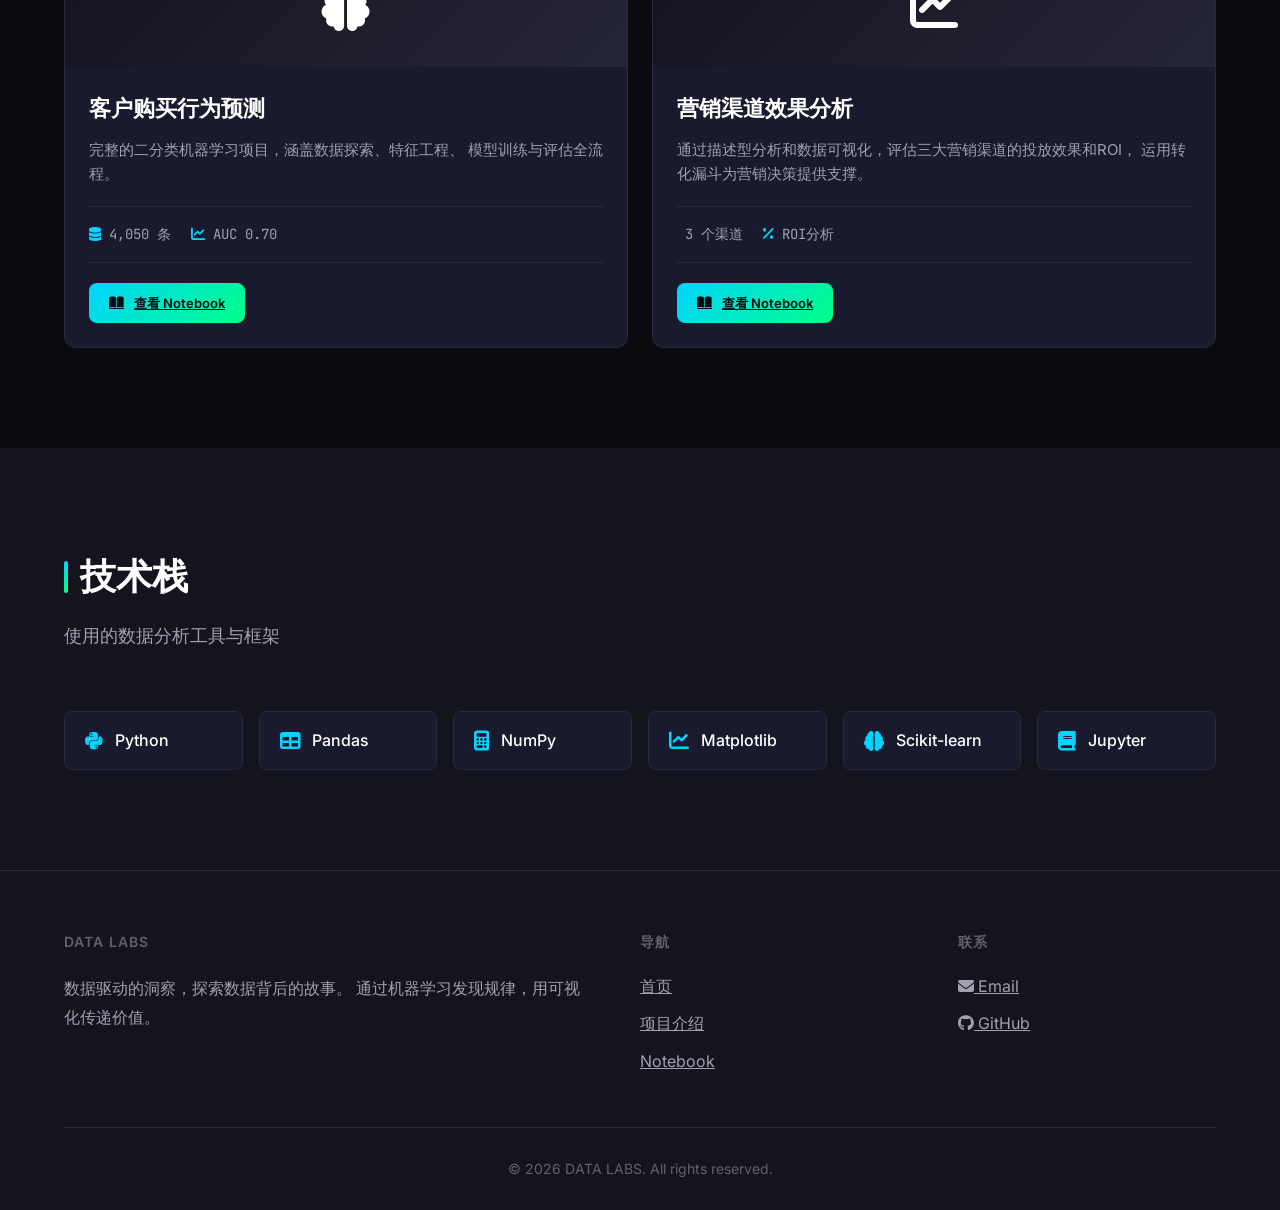
==== commit a12c1326: "feat: add new descriptive analysis project - Add marketing channel effectiveness analysis project - " ====
--- a/index.html
+++ b/index.html
@@ -212,38 +212,38 @@
         <div class="grid grid-4" style="display: grid; grid-template-columns: repeat(4, 1fr); gap: 20px;">
           <div class="data-card">
             <div class="card-header">
+              <div class="card-title">分析项目</div>
+              <div class="card-badge badge-live">PROJECTS</div>
+            </div>
+            <div class="card-value mono">02</div>
+            <div class="card-label">个实战项目</div>
+          </div>
+          
+          <div class="data-card">
+            <div class="card-header">
               <div class="card-title">数据记录</div>
               <div class="card-badge badge-live">DATA</div>
             </div>
-            <div class="card-value mono">4,050</div>
-            <div class="card-label">条客户记录</div>
+            <div class="card-value mono">4,075</div>
+            <div class="card-label">条分析数据</div>
           </div>
           
           <div class="data-card">
             <div class="card-header">
-              <div class="card-title">特征数量</div>
+              <div class="card-title">分析维度</div>
               <div class="card-badge badge-live">FEATURES</div>
             </div>
-            <div class="card-value mono">07</div>
-            <div class="card-label">个分析维度</div>
+            <div class="card-value mono">10+</div>
+            <div class="card-label">个指标分析</div>
           </div>
           
           <div class="data-card">
             <div class="card-header">
-              <div class="card-title">模型对比</div>
-              <div class="card-badge badge-live">MODELS</div>
-            </div>
-            <div class="card-value mono">03</div>
-            <div class="card-label">种算法评估</div>
-          </div>
-          
-          <div class="data-card">
-            <div class="card-header">
-              <div class="card-title">最佳 AUC</div>
-              <div class="card-badge badge-live">SCORE</div>
-            </div>
-            <div class="card-value mono" style="color: var(--color-up);">0.70</div>
-            <div class="card-label">随机森林模型</div>
+              <div class="card-title">可视化</div>
+              <div class="card-badge badge-live">CHART</div>
+            </div>
+            <div class="card-value mono">10+</div>
+            <div class="card-label">种图表展示</div>
           </div>
         </div>
       </div>
@@ -253,35 +253,57 @@
     <section class="section">
       <div class="container">
         <div class="section-header">
-          <h2>精选项目</h2>
-          <p>端到端的机器学习数据分析实战</p>
+          <h2>项目展示</h2>
+          <p>从描述型分析到机器学习的完整数据分析案例</p>
         </div>
         
-        <div class="projects-grid" style="grid-template-columns: 1fr;">
+        <div class="projects-grid" style="grid-template-columns: repeat(2, 1fr); gap: 24px;">
+          <!-- ML Project -->
           <article class="project-card" onclick="location.href='ml-analysis/index.html'">
-            <div style="display: grid; grid-template-columns: 1fr 2fr;">
-              <div class="project-icon" style="height: 100%;">
+            <div style="display: flex; flex-direction: column; height: 100%;">
+              <div class="project-icon" style="height: 120px;">
                 <i class="fas fa-brain"></i>
               </div>
-              <div class="project-content">
+              <div class="project-content" style="flex: 1;">
                 <div class="project-tag">机器学习</div>
                 <h3>客户购买行为预测</h3>
                 <p>
-                  完整的二分类机器学习项目，涵盖数据探索（EDA）、特征工程、
-                  模型训练与评估全流程。使用逻辑回归、决策树、随机森林三种算法对比，
-                  最终 AUC 达到 0.70。
+                  完整的二分类机器学习项目，涵盖数据探索、特征工程、
+                  模型训练与评估全流程。
                 </p>
                 <div class="project-metrics">
-                  <span><i class="fas fa-database"></i> 4,050 条数据</span>
+                  <span><i class="fas fa-database"></i> 4,050 条</span>
                   <span><i class="fas fa-chart-line"></i> AUC 0.70</span>
-                  <span><i class="fas fa-clock"></i> 9 步流程</span>
                 </div>
-                <div style="margin-top: 20px;">
-                  <a href="ml-analysis/notebook.html" class="btn btn-primary" style="margin-right: 12px;">
+                <div style="margin-top: 16px;">
+                  <a href="ml-analysis/notebook.html" class="btn btn-primary" style="padding: 10px 20px; font-size: 13px;">
                     <i class="fas fa-book-open"></i> 查看 Notebook
                   </a>
-                  <a href="ml-analysis/index.html" class="btn btn-secondary">
-                    <i class="fas fa-info-circle"></i> 项目详情
+                </div>
+              </div>
+            </div>
+          </article>
+          
+          <!-- Descriptive Analysis Project -->
+          <article class="project-card" onclick="location.href='descriptive-analysis/index.html'">
+            <div style="display: flex; flex-direction: column; height: 100%;">
+              <div class="project-icon" style="height: 120px;">
+                <i class="fas fa-chart-line"></i>
+              </div>
+              <div class="project-content" style="flex: 1;">
+                <div class="project-tag">数据分析</div>
+                <h3>营销渠道效果分析</h3>
+                <p>
+                  通过描述型分析和数据可视化，评估三大营销渠道的投放效果和ROI，
+                  运用转化漏斗为营销决策提供支撑。
+                </p>
+                <div class="project-metrics">
+                  <span><i class="fas fa-layer-layer"></i> 3 个渠道</span>
+                  <span><i class="fas fa-percentage"></i> ROI分析</span>
+                </div>
+                <div style="margin-top: 16px;">
+                  <a href="descriptive-analysis/notebook.html" class="btn btn-primary" style="padding: 10px 20px; font-size: 13px;">
+                    <i class="fas fa-book-open"></i> 查看 Notebook
                   </a>
                 </div>
               </div>
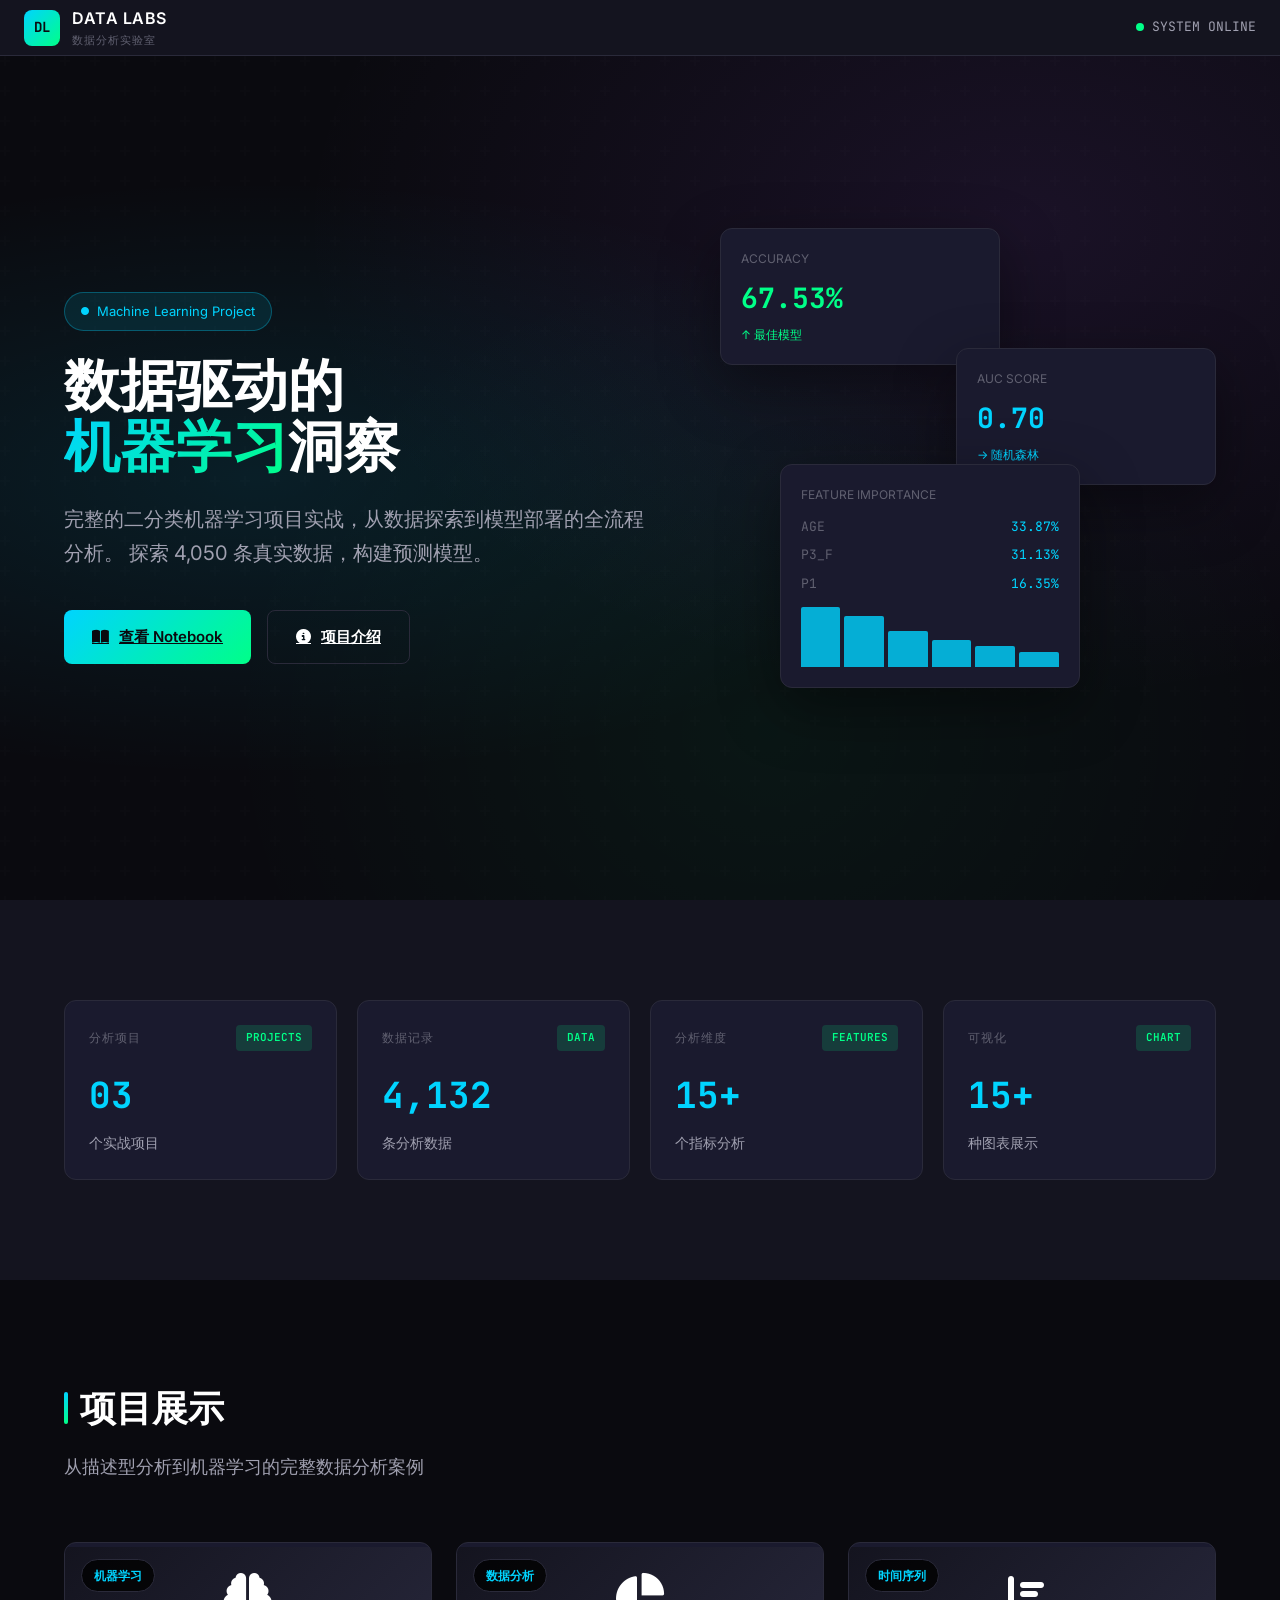
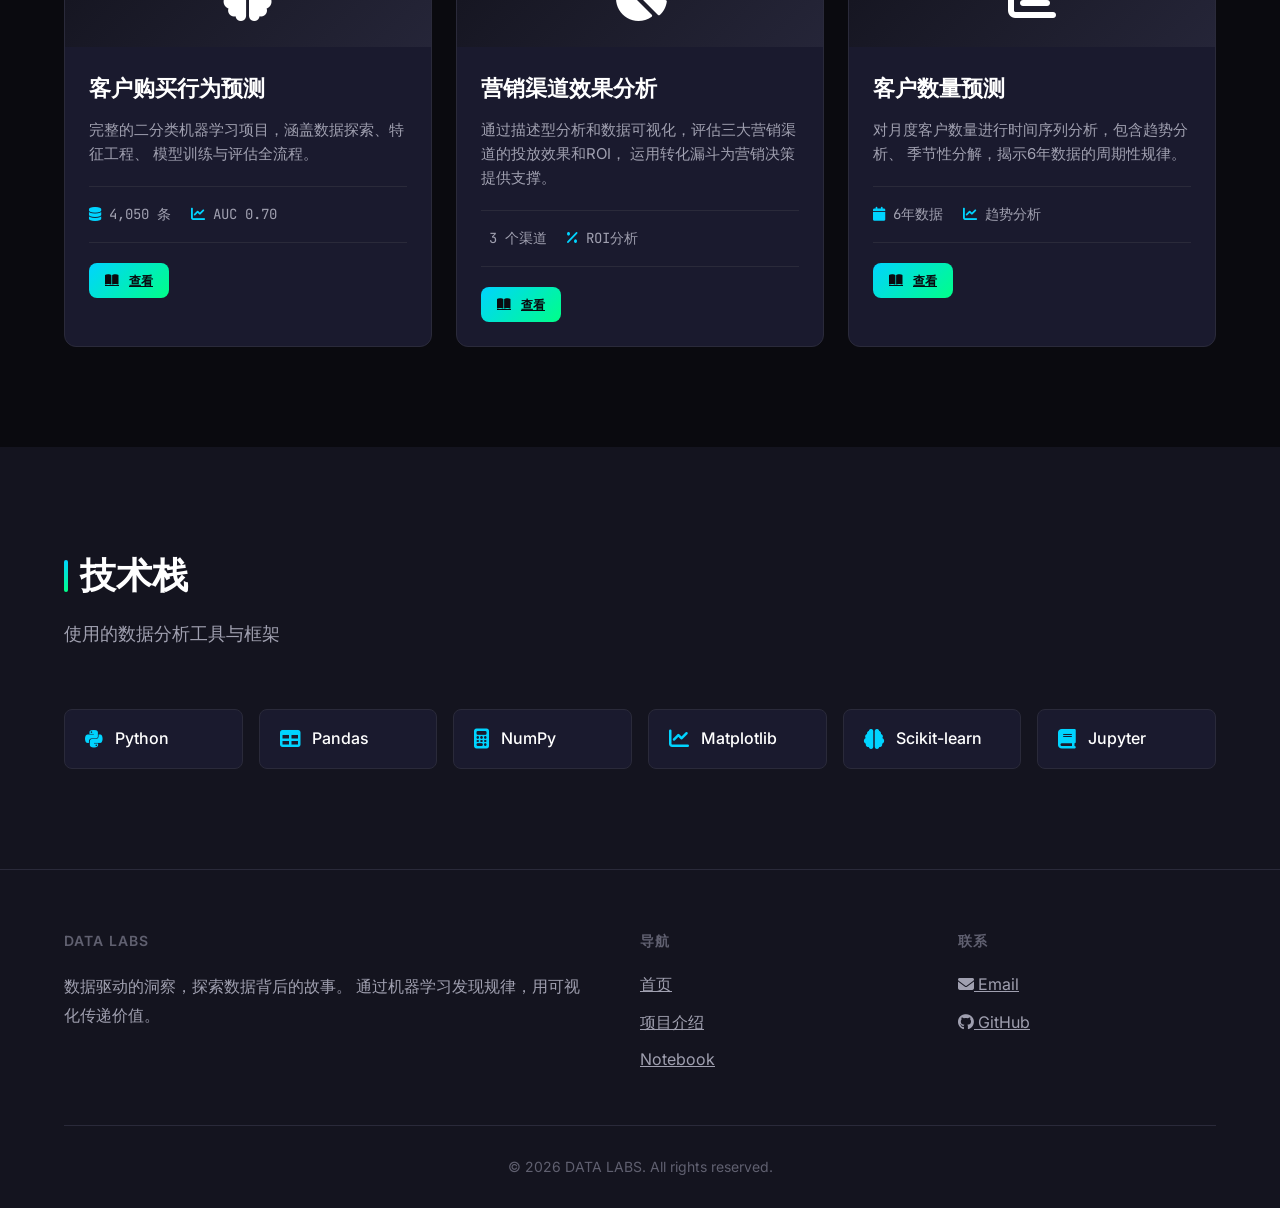
==== commit 552a2546: "feat: add time series analysis project - Add customer count time series analysis project - Include t" ====
--- a/index.html
+++ b/index.html
@@ -215,7 +215,7 @@
               <div class="card-title">分析项目</div>
               <div class="card-badge badge-live">PROJECTS</div>
             </div>
-            <div class="card-value mono">02</div>
+            <div class="card-value mono">03</div>
             <div class="card-label">个实战项目</div>
           </div>
           
@@ -224,7 +224,7 @@
               <div class="card-title">数据记录</div>
               <div class="card-badge badge-live">DATA</div>
             </div>
-            <div class="card-value mono">4,075</div>
+            <div class="card-value mono">4,132</div>
             <div class="card-label">条分析数据</div>
           </div>
           
@@ -233,7 +233,7 @@
               <div class="card-title">分析维度</div>
               <div class="card-badge badge-live">FEATURES</div>
             </div>
-            <div class="card-value mono">10+</div>
+            <div class="card-value mono">15+</div>
             <div class="card-label">个指标分析</div>
           </div>
           
@@ -242,7 +242,7 @@
               <div class="card-title">可视化</div>
               <div class="card-badge badge-live">CHART</div>
             </div>
-            <div class="card-value mono">10+</div>
+            <div class="card-value mono">15+</div>
             <div class="card-label">种图表展示</div>
           </div>
         </div>
@@ -257,11 +257,11 @@
           <p>从描述型分析到机器学习的完整数据分析案例</p>
         </div>
         
-        <div class="projects-grid" style="grid-template-columns: repeat(2, 1fr); gap: 24px;">
+        <div class="projects-grid" style="grid-template-columns: repeat(3, 1fr); gap: 24px;">
           <!-- ML Project -->
           <article class="project-card" onclick="location.href='ml-analysis/index.html'">
             <div style="display: flex; flex-direction: column; height: 100%;">
-              <div class="project-icon" style="height: 120px;">
+              <div class="project-icon" style="height: 100px;">
                 <i class="fas fa-brain"></i>
               </div>
               <div class="project-content" style="flex: 1;">
@@ -275,9 +275,9 @@
                   <span><i class="fas fa-database"></i> 4,050 条</span>
                   <span><i class="fas fa-chart-line"></i> AUC 0.70</span>
                 </div>
-                <div style="margin-top: 16px;">
-                  <a href="ml-analysis/notebook.html" class="btn btn-primary" style="padding: 10px 20px; font-size: 13px;">
-                    <i class="fas fa-book-open"></i> 查看 Notebook
+                <div style="margin-top: 12px;">
+                  <a href="ml-analysis/notebook.html" class="btn btn-primary" style="padding: 8px 16px; font-size: 12px;">
+                    <i class="fas fa-book-open"></i> 查看
                   </a>
                 </div>
               </div>
@@ -287,8 +287,8 @@
           <!-- Descriptive Analysis Project -->
           <article class="project-card" onclick="location.href='descriptive-analysis/index.html'">
             <div style="display: flex; flex-direction: column; height: 100%;">
-              <div class="project-icon" style="height: 120px;">
-                <i class="fas fa-chart-line"></i>
+              <div class="project-icon" style="height: 100px;">
+                <i class="fas fa-chart-pie"></i>
               </div>
               <div class="project-content" style="flex: 1;">
                 <div class="project-tag">数据分析</div>
@@ -301,9 +301,35 @@
                   <span><i class="fas fa-layer-layer"></i> 3 个渠道</span>
                   <span><i class="fas fa-percentage"></i> ROI分析</span>
                 </div>
-                <div style="margin-top: 16px;">
-                  <a href="descriptive-analysis/notebook.html" class="btn btn-primary" style="padding: 10px 20px; font-size: 13px;">
-                    <i class="fas fa-book-open"></i> 查看 Notebook
+                <div style="margin-top: 12px;">
+                  <a href="descriptive-analysis/notebook.html" class="btn btn-primary" style="padding: 8px 16px; font-size: 12px;">
+                    <i class="fas fa-book-open"></i> 查看
+                  </a>
+                </div>
+              </div>
+            </div>
+          </article>
+          
+          <!-- Time Series Project -->
+          <article class="project-card" onclick="location.href='time-series/index.html'">
+            <div style="display: flex; flex-direction: column; height: 100%;">
+              <div class="project-icon" style="height: 100px;">
+                <i class="fas fa-chart-bar"></i>
+              </div>
+              <div class="project-content" style="flex: 1;">
+                <div class="project-tag">时间序列</div>
+                <h3>客户数量预测</h3>
+                <p>
+                  对月度客户数量进行时间序列分析，包含趋势分析、
+                  季节性分解，揭示6年数据的周期性规律。
+                </p>
+                <div class="project-metrics">
+                  <span><i class="fas fa-calendar"></i> 6年数据</span>
+                  <span><i class="fas fa-chart-line"></i> 趋势分析</span>
+                </div>
+                <div style="margin-top: 12px;">
+                  <a href="time-series/notebook.html" class="btn btn-primary" style="padding: 8px 16px; font-size: 12px;">
+                    <i class="fas fa-book-open"></i> 查看
                   </a>
                 </div>
               </div>
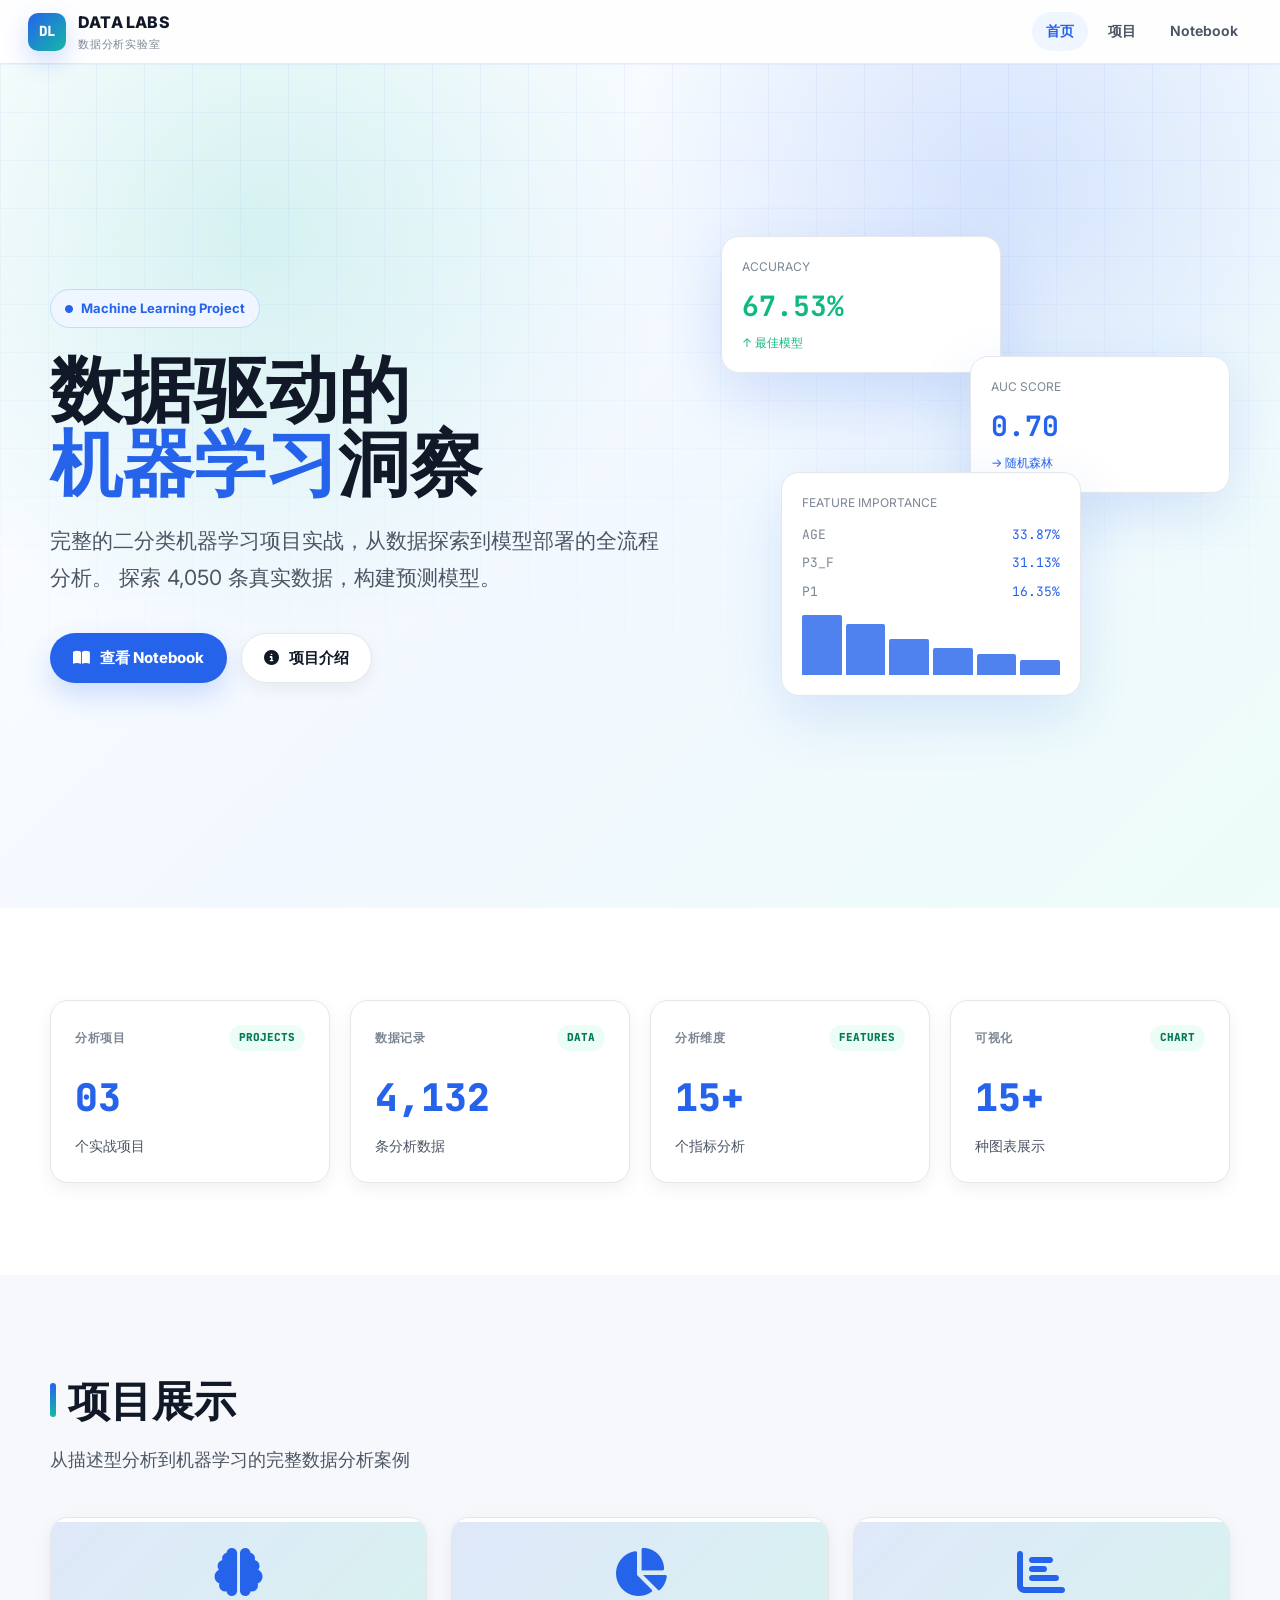
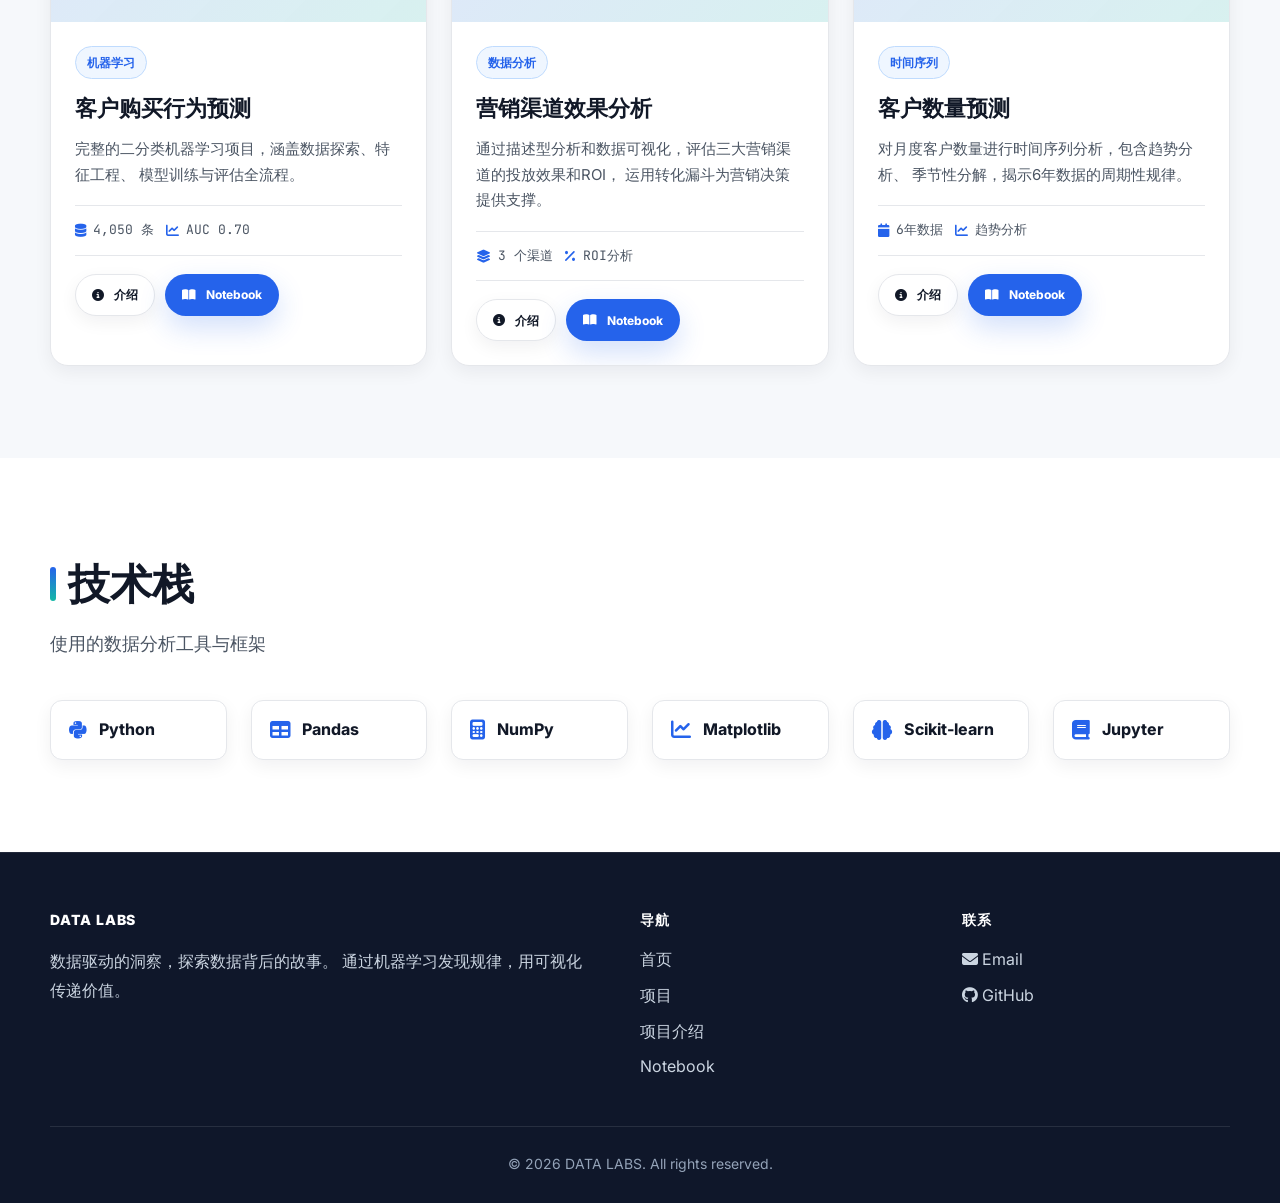
==== commit 7e7bfa90: "优化数据站点亮色设计" ====
--- a/index.html
+++ b/index.html
@@ -35,9 +35,9 @@
       position: absolute;
       background: var(--bg-card);
       border: 1px solid var(--border-color);
-      border-radius: 12px;
+      border-radius: 18px;
       padding: 20px;
-      box-shadow: 0 20px 60px rgba(0, 0, 0, 0.4);
+      box-shadow: 0 22px 60px rgba(37, 99, 235, 0.14);
     }
     
     .hero-card-1 {
@@ -124,12 +124,15 @@
       </div>
     </div>
     
-    <div class="top-status">
-      <div class="status-item">
-        <span class="status-indicator"></span>
-        <span class="mono">SYSTEM ONLINE</span>
-      </div>
-    </div>
+    <nav class="nav-links">
+      <a href="index.html" class="active">首页</a>
+      <a href="projects/index.html">项目</a>
+      <a href="ml-analysis/notebook.html">Notebook</a>
+    </nav>
+
+    <button class="mobile-menu-btn" aria-label="打开导航菜单">
+      <i class="fas fa-bars"></i>
+    </button>
   </header>
 
   <main class="main-content">
@@ -259,7 +262,7 @@
         
         <div class="projects-grid" style="grid-template-columns: repeat(3, 1fr); gap: 24px;">
           <!-- ML Project -->
-          <article class="project-card" onclick="location.href='ml-analysis/index.html'">
+          <article class="project-card">
             <div style="display: flex; flex-direction: column; height: 100%;">
               <div class="project-icon" style="height: 100px;">
                 <i class="fas fa-brain"></i>
@@ -275,9 +278,12 @@
                   <span><i class="fas fa-database"></i> 4,050 条</span>
                   <span><i class="fas fa-chart-line"></i> AUC 0.70</span>
                 </div>
-                <div style="margin-top: 12px;">
+                <div style="margin-top: 12px; display: flex; gap: 10px; flex-wrap: wrap;">
+                  <a href="ml-analysis/index.html" class="btn btn-secondary" style="padding: 8px 16px; font-size: 12px;">
+                    <i class="fas fa-info-circle"></i> 介绍
+                  </a>
                   <a href="ml-analysis/notebook.html" class="btn btn-primary" style="padding: 8px 16px; font-size: 12px;">
-                    <i class="fas fa-book-open"></i> 查看
+                    <i class="fas fa-book-open"></i> Notebook
                   </a>
                 </div>
               </div>
@@ -285,7 +291,7 @@
           </article>
           
           <!-- Descriptive Analysis Project -->
-          <article class="project-card" onclick="location.href='descriptive-analysis/index.html'">
+          <article class="project-card">
             <div style="display: flex; flex-direction: column; height: 100%;">
               <div class="project-icon" style="height: 100px;">
                 <i class="fas fa-chart-pie"></i>
@@ -298,12 +304,15 @@
                   运用转化漏斗为营销决策提供支撑。
                 </p>
                 <div class="project-metrics">
-                  <span><i class="fas fa-layer-layer"></i> 3 个渠道</span>
+                  <span><i class="fas fa-layer-group"></i> 3 个渠道</span>
                   <span><i class="fas fa-percentage"></i> ROI分析</span>
                 </div>
-                <div style="margin-top: 12px;">
+                <div style="margin-top: 12px; display: flex; gap: 10px; flex-wrap: wrap;">
+                  <a href="descriptive-analysis/index.html" class="btn btn-secondary" style="padding: 8px 16px; font-size: 12px;">
+                    <i class="fas fa-info-circle"></i> 介绍
+                  </a>
                   <a href="descriptive-analysis/notebook.html" class="btn btn-primary" style="padding: 8px 16px; font-size: 12px;">
-                    <i class="fas fa-book-open"></i> 查看
+                    <i class="fas fa-book-open"></i> Notebook
                   </a>
                 </div>
               </div>
@@ -311,7 +320,7 @@
           </article>
           
           <!-- Time Series Project -->
-          <article class="project-card" onclick="location.href='time-series/index.html'">
+          <article class="project-card">
             <div style="display: flex; flex-direction: column; height: 100%;">
               <div class="project-icon" style="height: 100px;">
                 <i class="fas fa-chart-bar"></i>
@@ -327,9 +336,12 @@
                   <span><i class="fas fa-calendar"></i> 6年数据</span>
                   <span><i class="fas fa-chart-line"></i> 趋势分析</span>
                 </div>
-                <div style="margin-top: 12px;">
+                <div style="margin-top: 12px; display: flex; gap: 10px; flex-wrap: wrap;">
+                  <a href="time-series/index.html" class="btn btn-secondary" style="padding: 8px 16px; font-size: 12px;">
+                    <i class="fas fa-info-circle"></i> 介绍
+                  </a>
                   <a href="time-series/notebook.html" class="btn btn-primary" style="padding: 8px 16px; font-size: 12px;">
-                    <i class="fas fa-book-open"></i> 查看
+                    <i class="fas fa-book-open"></i> Notebook
                   </a>
                 </div>
               </div>
@@ -392,6 +404,7 @@
           <h3>导航</h3>
           <ul class="footer-links">
             <li><a href="index.html">首页</a></li>
+            <li><a href="projects/index.html">项目</a></li>
             <li><a href="ml-analysis/index.html">项目介绍</a></li>
             <li><a href="ml-analysis/notebook.html">Notebook</a></li>
           </ul>
@@ -414,4 +427,4 @@
 
   <script src="assets/js/main.js"></script>
 </body>
-</html>+</html>
--- a/assets/css/main.css
+++ b/assets/css/main.css
@@ -1,760 +1,925 @@
-/* Data Insights - 终端科技风格样式 */
+/* DATA LABS - bright data portfolio system */
 
 :root {
-    /* 基础配色 - 暗黑主题 */
-    --bg-primary: #0a0a0f;
-    --bg-secondary: #14141f;
-    --bg-card: #1a1a2e;
-    --bg-hover: #252538;
-    --bg-elevated: #1e1e32;
-    
-    /* 强调色 */
-    --accent-primary: #00d4ff;
-    --accent-secondary: #00ff88;
-    --accent-gold: #ffd700;
-    --accent-purple: #a855f7;
-    
-    /* 数据颜色 */
-    --color-up: #00ff88;
-    --color-down: #ff4757;
-    --color-warn: #ffa502;
-    
-    /* 文字颜色 */
-    --text-primary: #ffffff;
-    --text-secondary: #a0a0b0;
-    --text-muted: #606070;
-    
-    /* 边框 */
-    --border-color: #2a2a3a;
-    --border-hover: #3a3a4a;
-    
-    /* 字体 */
-    --font-mono: 'JetBrains Mono', 'Fira Code', Consolas, Monaco, monospace;
-    --font-sans: 'Inter', -apple-system, BlinkMacSystemFont, 'Segoe UI', Roboto, sans-serif;
-    
-    /* 动画 */
-    --transition: all 0.3s ease;
+  --bg-primary: #f6f8fb;
+  --bg-secondary: #ffffff;
+  --bg-card: #ffffff;
+  --bg-hover: #eef5ff;
+  --bg-elevated: #ffffff;
+
+  --accent-primary: #2563eb;
+  --accent-secondary: #14b8a6;
+  --accent-gold: #f59e0b;
+  --accent-purple: #7c3aed;
+
+  --color-up: #10b981;
+  --color-down: #ef4444;
+  --color-warn: #f97316;
+
+  --text-primary: #111827;
+  --text-secondary: #4b5563;
+  --text-muted: #7b8794;
+
+  --border-color: #e5e7eb;
+  --border-hover: #bfdbfe;
+
+  --shadow-sm: 0 6px 18px rgba(15, 23, 42, 0.06);
+  --shadow-md: 0 18px 45px rgba(15, 23, 42, 0.1);
+  --shadow-lg: 0 30px 80px rgba(37, 99, 235, 0.14);
+
+  --font-mono: 'JetBrains Mono', 'Fira Code', Consolas, Monaco, monospace;
+  --font-sans: 'Inter', -apple-system, BlinkMacSystemFont, 'Segoe UI', Roboto, sans-serif;
+
+  --radius-sm: 8px;
+  --radius-md: 12px;
+  --radius-lg: 18px;
+  --transition: all 0.22s ease;
 }
 
 * {
-    margin: 0;
-    padding: 0;
-    box-sizing: border-box;
+  margin: 0;
+  padding: 0;
+  box-sizing: border-box;
+}
+
+html {
+  scroll-behavior: smooth;
 }
 
 body {
-    font-family: var(--font-sans);
-    background: var(--bg-primary);
-    color: var(--text-primary);
-    min-height: 100vh;
-    line-height: 1.6;
-}
-
-/* 等宽字体 */
+  font-family: var(--font-sans);
+  background:
+    linear-gradient(180deg, rgba(239, 246, 255, 0.9), rgba(255, 255, 255, 0) 520px),
+    var(--bg-primary);
+  color: var(--text-primary);
+  min-height: 100vh;
+  line-height: 1.6;
+}
+
+a {
+  color: inherit;
+  text-decoration: none;
+}
+
 .mono {
-    font-family: var(--font-mono);
-}
-
-/* 顶部状态栏 */
-.top-bar {
-    background: var(--bg-secondary);
-    border-bottom: 1px solid var(--border-color);
-    height: 56px;
+  font-family: var(--font-mono);
+}
+
+.container {
+  width: min(1180px, calc(100% - 48px));
+  margin: 0 auto;
+}
+
+/* Header */
+.top-bar,
+body > header {
+  background: rgba(255, 255, 255, 0.88);
+  border-bottom: 1px solid rgba(226, 232, 240, 0.9);
+  height: 64px;
+  display: flex;
+  align-items: center;
+  justify-content: space-between;
+  padding: 0 28px;
+  position: fixed;
+  top: 0;
+  left: 0;
+  right: 0;
+  z-index: 1000;
+  backdrop-filter: blur(16px);
+}
+
+body > header nav.container {
+  width: min(1180px, calc(100% - 48px));
+  display: flex;
+  align-items: center;
+  justify-content: space-between;
+  padding: 0;
+}
+
+.brand,
+.logo {
+  display: flex;
+  align-items: center;
+  gap: 12px;
+}
+
+.brand-icon,
+.logo-icon {
+  width: 38px;
+  height: 38px;
+  background: linear-gradient(135deg, var(--accent-primary), var(--accent-secondary));
+  border-radius: 10px;
+  display: flex;
+  align-items: center;
+  justify-content: center;
+  font-weight: 800;
+  color: #ffffff;
+  font-size: 14px;
+  font-family: var(--font-mono);
+  box-shadow: 0 10px 24px rgba(37, 99, 235, 0.22);
+}
+
+.brand-text,
+.logo span {
+  font-size: 16px;
+  font-weight: 800;
+  letter-spacing: 0.2px;
+}
+
+.brand-sub {
+  font-size: 11px;
+  color: var(--text-muted);
+  letter-spacing: 0.8px;
+}
+
+.top-status {
+  display: flex;
+  align-items: center;
+  gap: 18px;
+  font-size: 13px;
+}
+
+.status-item {
+  display: inline-flex;
+  align-items: center;
+  gap: 8px;
+  color: var(--text-secondary);
+  padding: 8px 12px;
+  background: #ecfdf5;
+  border: 1px solid #bbf7d0;
+  border-radius: 999px;
+}
+
+.status-indicator {
+  width: 8px;
+  height: 8px;
+  border-radius: 50%;
+  background: var(--color-up);
+  animation: pulse 2s infinite;
+}
+
+@keyframes pulse {
+  0%, 100% { opacity: 1; transform: scale(1); }
+  50% { opacity: 0.45; transform: scale(0.86); }
+}
+
+.nav-links {
+  display: flex;
+  align-items: center;
+  gap: 6px;
+  list-style: none;
+}
+
+.nav-links a {
+  display: inline-flex;
+  align-items: center;
+  min-height: 38px;
+  padding: 8px 14px;
+  color: var(--text-secondary);
+  font-size: 14px;
+  font-weight: 650;
+  border-radius: 999px;
+  transition: var(--transition);
+}
+
+.nav-links a:hover,
+.nav-links a.active {
+  color: var(--accent-primary);
+  background: #eff6ff;
+}
+
+.mobile-menu-btn {
+  display: none;
+  width: 40px;
+  height: 40px;
+  border: 1px solid var(--border-color);
+  background: var(--bg-secondary);
+  border-radius: 10px;
+  color: var(--text-primary);
+  font-size: 18px;
+  cursor: pointer;
+}
+
+.main-content,
+main {
+  padding-top: 64px;
+  min-height: 100vh;
+}
+
+/* Hero */
+.hero {
+  min-height: calc(100vh - 64px);
+  display: flex;
+  align-items: center;
+  position: relative;
+  overflow: hidden;
+  background:
+    radial-gradient(circle at 20% 20%, rgba(20, 184, 166, 0.16), transparent 34%),
+    radial-gradient(circle at 78% 15%, rgba(37, 99, 235, 0.14), transparent 30%),
+    linear-gradient(135deg, #ffffff 0%, #f2f8ff 52%, #eefdf9 100%);
+}
+
+.hero::before {
+  content: '';
+  position: absolute;
+  inset: 0;
+  background-image:
+    linear-gradient(rgba(37, 99, 235, 0.055) 1px, transparent 1px),
+    linear-gradient(90deg, rgba(37, 99, 235, 0.055) 1px, transparent 1px);
+  background-size: 48px 48px;
+  mask-image: linear-gradient(180deg, #000 0%, transparent 82%);
+}
+
+.hero-content {
+  position: relative;
+  z-index: 1;
+  max-width: 700px;
+  padding: 72px 0;
+}
+
+.hero-badge {
+  display: inline-flex;
+  align-items: center;
+  gap: 8px;
+  padding: 8px 14px;
+  background: #eff6ff;
+  border: 1px solid #bfdbfe;
+  border-radius: 999px;
+  font-size: 13px;
+  font-weight: 700;
+  color: var(--accent-primary);
+  margin-bottom: 24px;
+}
+
+.hero h1 {
+  font-size: clamp(42px, 6vw, 72px);
+  font-weight: 850;
+  line-height: 1.02;
+  margin-bottom: 24px;
+  letter-spacing: 0;
+}
+
+.hero h1 .highlight {
+  color: var(--accent-primary);
+}
+
+.hero p {
+  font-size: clamp(17px, 2vw, 21px);
+  color: var(--text-secondary);
+  margin-bottom: 36px;
+  max-width: 620px;
+  line-height: 1.75;
+}
+
+.hero-buttons {
+  display: flex;
+  gap: 14px;
+  flex-wrap: wrap;
+}
+
+.btn {
+  display: inline-flex;
+  align-items: center;
+  justify-content: center;
+  gap: 10px;
+  min-height: 42px;
+  padding: 12px 22px;
+  border-radius: 999px;
+  font-weight: 750;
+  font-size: 15px;
+  cursor: pointer;
+  transition: var(--transition);
+  border: 1px solid transparent;
+}
+
+.btn-primary {
+  background: var(--accent-primary);
+  color: #ffffff;
+  box-shadow: 0 12px 28px rgba(37, 99, 235, 0.2);
+}
+
+.btn-primary:hover {
+  transform: translateY(-2px);
+  box-shadow: 0 18px 34px rgba(37, 99, 235, 0.26);
+}
+
+.btn-secondary {
+  background: var(--bg-secondary);
+  color: var(--text-primary);
+  border-color: var(--border-color);
+  box-shadow: var(--shadow-sm);
+}
+
+.btn-secondary:hover {
+  background: #f8fafc;
+  border-color: var(--border-hover);
+  color: var(--accent-primary);
+}
+
+/* Sections */
+.section {
+  padding: 92px 0;
+}
+
+.section-header {
+  margin-bottom: 42px;
+}
+
+.section-header h2 {
+  font-size: clamp(28px, 4vw, 42px);
+  font-weight: 850;
+  margin-bottom: 12px;
+  display: flex;
+  align-items: center;
+  gap: 12px;
+  letter-spacing: 0;
+}
+
+.section-header h2::before {
+  content: '';
+  width: 6px;
+  height: 34px;
+  background: linear-gradient(180deg, var(--accent-primary), var(--accent-secondary));
+  border-radius: 999px;
+}
+
+.section-header p {
+  font-size: 18px;
+  color: var(--text-secondary);
+}
+
+.grid {
+  display: grid;
+  gap: 20px;
+}
+
+.grid-4 {
+  grid-template-columns: repeat(4, minmax(0, 1fr));
+}
+
+/* Cards */
+.data-card,
+.project-card,
+.notebook-info,
+.tech-item {
+  background: var(--bg-card);
+  border: 1px solid var(--border-color);
+  box-shadow: var(--shadow-sm);
+}
+
+.data-card {
+  border-radius: var(--radius-lg);
+  padding: 24px;
+  transition: var(--transition);
+}
+
+.data-card:hover {
+  border-color: var(--border-hover);
+  transform: translateY(-2px);
+  box-shadow: var(--shadow-md);
+}
+
+.card-header {
+  display: flex;
+  justify-content: space-between;
+  align-items: center;
+  gap: 12px;
+  margin-bottom: 16px;
+}
+
+.card-title {
+  font-size: 12px;
+  text-transform: uppercase;
+  letter-spacing: 0.7px;
+  color: var(--text-muted);
+  font-weight: 800;
+}
+
+.card-badge {
+  padding: 4px 10px;
+  border-radius: 999px;
+  font-size: 11px;
+  font-weight: 800;
+  text-transform: uppercase;
+  font-family: var(--font-mono);
+}
+
+.badge-live {
+  background: #ecfdf5;
+  color: #047857;
+}
+
+.card-value {
+  font-family: var(--font-mono);
+  font-size: 38px;
+  font-weight: 800;
+  margin-bottom: 8px;
+  color: var(--accent-primary);
+}
+
+.card-label {
+  font-size: 14px;
+  color: var(--text-secondary);
+}
+
+.projects-grid,
+.tech-stack {
+  display: grid;
+  grid-template-columns: repeat(auto-fit, minmax(260px, 1fr));
+  gap: 24px;
+}
+
+.project-card {
+  border-radius: var(--radius-lg);
+  overflow: hidden;
+  transition: var(--transition);
+  cursor: default;
+  min-width: 0;
+}
+
+.project-card:hover {
+  border-color: var(--border-hover);
+  transform: translateY(-5px);
+  box-shadow: var(--shadow-lg);
+}
+
+.project-card::before {
+  content: '';
+  display: block;
+  height: 4px;
+  background: linear-gradient(90deg, var(--accent-primary), var(--accent-secondary));
+  opacity: 0;
+  transition: opacity 0.22s ease;
+}
+
+.project-card:hover::before {
+  opacity: 1;
+}
+
+.project-image {
+  height: 190px;
+  position: relative;
+  overflow: hidden;
+}
+
+.project-image img {
+  width: 100%;
+  height: 100%;
+  object-fit: cover;
+}
+
+.project-icon {
+  width: 100%;
+  height: 100%;
+  min-height: 100px;
+  display: flex;
+  align-items: center;
+  justify-content: center;
+  background:
+    linear-gradient(135deg, rgba(37, 99, 235, 0.12), rgba(20, 184, 166, 0.14)),
+    #f8fafc;
+  font-size: 48px;
+  color: var(--accent-primary);
+}
+
+.project-image .project-tag {
+  position: absolute;
+  top: 16px;
+  left: 16px;
+}
+
+.project-tag,
+.project-content .project-tag {
+  display: inline-flex;
+  align-items: center;
+  width: fit-content;
+  padding: 6px 11px;
+  background: #eff6ff;
+  border: 1px solid #bfdbfe;
+  border-radius: 999px;
+  font-size: 12px;
+  font-weight: 800;
+  text-transform: uppercase;
+  color: var(--accent-primary);
+  position: static;
+  margin-bottom: 12px;
+}
+
+.project-content {
+  padding: 24px;
+}
+
+.project-content h3 {
+  font-size: 22px;
+  font-weight: 800;
+  margin-bottom: 10px;
+  letter-spacing: 0;
+}
+
+.project-content p {
+  font-size: 15px;
+  color: var(--text-secondary);
+  margin-bottom: 18px;
+  line-height: 1.7;
+}
+
+.project-metrics {
+  display: flex;
+  flex-wrap: wrap;
+  gap: 12px;
+  padding: 14px 0;
+  border-top: 1px solid var(--border-color);
+  border-bottom: 1px solid var(--border-color);
+  margin-bottom: 18px;
+}
+
+.project-metrics span {
+  display: inline-flex;
+  align-items: center;
+  gap: 7px;
+  font-family: var(--font-mono);
+  font-size: 13px;
+  color: var(--text-secondary);
+}
+
+.project-metrics i {
+  color: var(--accent-primary);
+}
+
+.project-link {
+  display: inline-flex;
+  align-items: center;
+  gap: 8px;
+  color: var(--accent-primary);
+  font-weight: 800;
+  transition: var(--transition);
+}
+
+.project-link:hover {
+  gap: 12px;
+}
+
+.tech-stack {
+  margin-top: 36px;
+}
+
+.tech-item {
+  display: flex;
+  align-items: center;
+  gap: 12px;
+  padding: 16px 18px;
+  border-radius: var(--radius-md);
+  font-weight: 750;
+  transition: var(--transition);
+}
+
+.tech-item:hover {
+  border-color: var(--border-hover);
+  background: #f8fbff;
+  transform: translateY(-2px);
+}
+
+.tech-item i {
+  font-size: 20px;
+  color: var(--accent-primary);
+}
+
+/* Notebook viewer */
+.notebook-viewer,
+.viewer-layout {
+  display: flex;
+  height: calc(100vh - 64px);
+  padding-top: 64px;
+}
+
+.notebook-sidebar,
+.viewer-sidebar {
+  width: 300px;
+  background: #f8fafc;
+  border-right: 1px solid var(--border-color);
+  padding: 24px;
+  overflow-y: auto;
+  flex-shrink: 0;
+}
+
+.notebook-info {
+  border-radius: var(--radius-lg);
+  padding: 20px;
+  margin-bottom: 24px;
+}
+
+.notebook-info h3 {
+  font-size: 16px;
+  font-weight: 800;
+  margin-bottom: 16px;
+  display: flex;
+  align-items: center;
+  gap: 8px;
+}
+
+.notebook-info h3 i,
+.notebook-meta-list i {
+  color: var(--accent-primary);
+}
+
+.notebook-meta-list {
+  list-style: none;
+}
+
+.notebook-meta-list li {
+  display: flex;
+  align-items: center;
+  gap: 10px;
+  padding: 9px 0;
+  font-size: 14px;
+  color: var(--text-secondary);
+  border-bottom: 1px solid var(--border-color);
+}
+
+.notebook-meta-list li:last-child {
+  border-bottom: none;
+}
+
+.notebook-meta-list i {
+  width: 16px;
+}
+
+.toc-title {
+  font-size: 12px;
+  font-weight: 850;
+  text-transform: uppercase;
+  letter-spacing: 0.8px;
+  color: var(--text-muted);
+  margin-bottom: 14px;
+}
+
+.toc-list {
+  list-style: none;
+}
+
+.toc-list li {
+  margin-bottom: 6px;
+}
+
+.toc-list a {
+  display: block;
+  padding: 10px 12px;
+  border-radius: 10px;
+  font-size: 14px;
+  color: var(--text-secondary);
+  transition: var(--transition);
+  border: 1px solid transparent;
+}
+
+.toc-list a:hover {
+  background: #eff6ff;
+  color: var(--accent-primary);
+  border-color: #bfdbfe;
+}
+
+.notebook-content,
+.viewer-content {
+  flex: 1;
+  position: relative;
+  background: #ffffff;
+  overflow: hidden;
+}
+
+.notebook-content iframe,
+.viewer-content iframe {
+  width: 100%;
+  height: 100%;
+  border: none;
+}
+
+.loading,
+.loading-overlay {
+  position: absolute;
+  inset: 0;
+  background: #ffffff;
+  display: flex;
+  flex-direction: column;
+  align-items: center;
+  justify-content: center;
+  text-align: center;
+  color: var(--text-secondary);
+  z-index: 100;
+}
+
+.loading-overlay.hidden {
+  display: none;
+}
+
+.loading i,
+.loading-overlay i {
+  font-size: 44px;
+  margin-bottom: 16px;
+  color: var(--accent-primary);
+  animation: spin 1.5s linear infinite;
+}
+
+@keyframes spin {
+  to { transform: rotate(360deg); }
+}
+
+.download-section {
+  margin-top: 30px;
+  padding-top: 22px;
+  border-top: 1px solid var(--border-color);
+}
+
+/* Footer */
+footer {
+  background: #0f172a;
+  border-top: 1px solid rgba(255, 255, 255, 0.08);
+  padding: 56px 0 28px;
+  color: #e5e7eb;
+}
+
+.footer-content {
+  display: grid;
+  grid-template-columns: 2fr 1fr 1fr;
+  gap: 54px;
+  margin-bottom: 36px;
+}
+
+.footer-section h3 {
+  font-size: 14px;
+  font-weight: 850;
+  text-transform: uppercase;
+  letter-spacing: 0.8px;
+  color: #ffffff;
+  margin-bottom: 16px;
+}
+
+.footer-section p,
+.footer-links a {
+  color: #cbd5e1;
+}
+
+.footer-section p {
+  line-height: 1.8;
+}
+
+.footer-links {
+  list-style: none;
+}
+
+.footer-links li {
+  margin-bottom: 10px;
+}
+
+.footer-links a {
+  transition: var(--transition);
+}
+
+.footer-links a:hover {
+  color: #93c5fd;
+}
+
+.footer-bottom {
+  text-align: center;
+  padding-top: 26px;
+  border-top: 1px solid rgba(255, 255, 255, 0.1);
+  color: #94a3b8;
+  font-size: 14px;
+}
+
+/* Responsive safety net for existing inline grids */
+@media (max-width: 1080px) {
+  .grid-4,
+  .container > div[style*="repeat(4"],
+  .container > div[style*="repeat(6"],
+  .projects-grid[style],
+  .tech-stack[style] {
+    grid-template-columns: repeat(2, minmax(0, 1fr)) !important;
+  }
+
+  .hero-grid {
+    grid-template-columns: 1fr !important;
+  }
+}
+
+@media (max-width: 768px) {
+  .container {
+    width: min(100% - 32px, 1180px);
+  }
+
+  .top-bar,
+  body > header {
+    height: 60px;
+    padding: 0 16px;
+  }
+
+  .brand-sub,
+  .top-status {
+    display: none;
+  }
+
+  .main-content,
+  main {
+    padding-top: 60px;
+  }
+
+  .nav-links {
+    display: none;
+    position: absolute;
+    top: 60px;
+    left: 16px;
+    right: 16px;
+    flex-direction: column;
+    align-items: stretch;
+    padding: 10px;
+    background: #ffffff;
+    border: 1px solid var(--border-color);
+    border-radius: 16px;
+    box-shadow: var(--shadow-md);
+  }
+
+  .nav-links.active {
     display: flex;
-    align-items: center;
-    justify-content: space-between;
-    padding: 0 24px;
-    position: fixed;
-    top: 0;
-    left: 0;
-    right: 0;
-    z-index: 1000;
-}
-
-.brand {
-    display: flex;
-    align-items: center;
-    gap: 12px;
-}
-
-.brand-icon {
-    width: 36px;
-    height: 36px;
-    background: linear-gradient(135deg, var(--accent-primary), var(--accent-secondary));
-    border-radius: 8px;
-    display: flex;
+  }
+
+  .nav-links a {
+    border-radius: 10px;
+    justify-content: center;
+  }
+
+  .mobile-menu-btn {
+    display: inline-flex;
     align-items: center;
     justify-content: center;
-    font-weight: 700;
-    color: var(--bg-primary);
-    font-size: 14px;
-    font-family: var(--font-mono);
-}
-
-.brand-text {
-    font-size: 16px;
-    font-weight: 600;
-    letter-spacing: 0.5px;
-}
-
-.brand-sub {
-    font-size: 11px;
-    color: var(--text-muted);
-    text-transform: uppercase;
-    letter-spacing: 1px;
-}
-
-.top-status {
-    display: flex;
-    align-items: center;
-    gap: 24px;
-    font-size: 13px;
-}
-
-.status-item {
-    display: flex;
-    align-items: center;
-    gap: 8px;
-    color: var(--text-secondary);
-}
-
-.status-indicator {
-    width: 8px;
-    height: 8px;
-    border-radius: 50%;
-    background: var(--color-up);
-    animation: pulse 2s infinite;
-}
-
-@keyframes pulse {
-    0%, 100% { opacity: 1; }
-    50% { opacity: 0.3; }
-}
-
-/* 导航 */
-.nav-links {
-    display: flex;
-    align-items: center;
-    gap: 8px;
-}
-
-.nav-links a {
-    padding: 8px 16px;
-    color: var(--text-secondary);
-    font-size: 14px;
-    border-radius: 6px;
-    transition: var(--transition);
-    position: relative;
-}
-
-.nav-links a:hover {
-    color: var(--text-primary);
-    background: var(--bg-hover);
-}
-
-.nav-links a.active {
-    color: var(--accent-primary);
-    background: rgba(0, 212, 255, 0.1);
-}
-
-.nav-links a.active::after {
-    content: '';
-    position: absolute;
-    bottom: -4px;
-    left: 50%;
-    transform: translateX(-50%);
-    width: 20px;
-    height: 2px;
-    background: var(--accent-primary);
-    border-radius: 2px;
-}
-
-.mobile-menu-btn {
+  }
+
+  .hero {
+    min-height: auto;
+  }
+
+  .hero-content {
+    padding: 72px 0 56px;
+  }
+
+  .section {
+    padding: 64px 0;
+  }
+
+  .grid-4,
+  .projects-grid,
+  .tech-stack,
+  .container > div[style*="repeat(3"],
+  .container > div[style*="repeat(4"],
+  .container > div[style*="repeat(6"],
+  .projects-grid[style],
+  .tech-stack[style] {
+    grid-template-columns: 1fr !important;
+  }
+
+  .project-metrics {
+    gap: 10px;
+  }
+
+  .viewer-layout,
+  .notebook-viewer {
+    height: calc(100vh - 60px);
+    padding-top: 60px;
+  }
+
+  .viewer-sidebar,
+  .notebook-sidebar {
     display: none;
-    background: none;
-    border: none;
-    color: var(--text-primary);
-    font-size: 20px;
-    cursor: pointer;
-}
-
-/* 主内容区 */
-.main-content {
-    padding-top: 56px;
-    min-height: 100vh;
-}
-
-.container {
-    max-width: 1200px;
-    margin: 0 auto;
-    padding: 0 24px;
-}
-
-/* Hero区域 */
-.hero {
-    min-height: calc(100vh - 56px);
-    display: flex;
-    align-items: center;
-    position: relative;
-    overflow: hidden;
-    background: 
-        radial-gradient(ellipse at 20% 50%, rgba(0, 212, 255, 0.1) 0%, transparent 50%),
-        radial-gradient(ellipse at 80% 20%, rgba(168, 85, 247, 0.1) 0%, transparent 50%),
-        radial-gradient(ellipse at 60% 80%, rgba(0, 255, 136, 0.05) 0%, transparent 50%);
-}
-
-.hero::before {
-    content: '';
-    position: absolute;
-    top: 0;
-    left: 0;
-    right: 0;
-    bottom: 0;
-    background: url("data:image/svg+xml,%3Csvg width='60' height='60' viewBox='0 0 60 60' xmlns='http://www.w3.org/2000/svg'%3E%3Cg fill='none' fill-rule='evenodd'%3E%3Cg fill='%23ffffff' fill-opacity='0.02'%3E%3Cpath d='M36 34v-4h-2v4h-4v2h4v4h2v-4h4v-2h-4zm0-30V0h-2v4h-4v2h4v4h2V6h4V4h-4zM6 34v-4H4v4H0v2h4v4h2v-4h4v-2H6zM6 4V0H4v4H0v2h4v4h2V6h4V4H6z'/%3E%3C/g%3E%3C/g%3E%3C/svg%3E");
-    opacity: 0.5;
-}
-
-.hero-content {
-    position: relative;
-    z-index: 1;
-    max-width: 700px;
-    padding: 60px 0;
-}
-
-.hero-badge {
-    display: inline-flex;
-    align-items: center;
-    gap: 8px;
-    padding: 8px 16px;
-    background: rgba(0, 212, 255, 0.1);
-    border: 1px solid rgba(0, 212, 255, 0.3);
-    border-radius: 30px;
-    font-size: 13px;
-    color: var(--accent-primary);
-    margin-bottom: 24px;
-}
-
-.hero h1 {
-    font-size: 56px;
-    font-weight: 700;
-    line-height: 1.1;
-    margin-bottom: 24px;
-}
-
-.hero h1 .highlight {
-    background: linear-gradient(135deg, var(--accent-primary), var(--accent-secondary));
-    -webkit-background-clip: text;
-    -webkit-text-fill-color: transparent;
-    background-clip: text;
-}
-
-.hero p {
-    font-size: 20px;
-    color: var(--text-secondary);
-    margin-bottom: 40px;
-    max-width: 600px;
-    line-height: 1.7;
-}
-
-.hero-buttons {
-    display: flex;
-    gap: 16px;
-    flex-wrap: wrap;
-}
-
-/* 按钮样式 */
-.btn {
-    display: inline-flex;
-    align-items: center;
-    gap: 10px;
-    padding: 14px 28px;
-    border-radius: 8px;
-    font-weight: 600;
-    font-size: 15px;
-    cursor: pointer;
-    transition: var(--transition);
-    border: none;
-}
-
-.btn-primary {
-    background: linear-gradient(135deg, var(--accent-primary), var(--accent-secondary));
-    color: var(--bg-primary);
-}
-
-.btn-primary:hover {
-    transform: translateY(-2px);
-    box-shadow: 0 10px 30px rgba(0, 212, 255, 0.3);
-}
-
-.btn-secondary {
-    background: transparent;
-    color: var(--text-primary);
-    border: 1px solid var(--border-color);
-}
-
-.btn-secondary:hover {
-    background: var(--bg-hover);
-    border-color: var(--accent-primary);
-}
-
-/* Section通用样式 */
-.section {
-    padding: 100px 0;
-}
-
-.section-header {
-    margin-bottom: 60px;
-}
-
-.section-header h2 {
-    font-size: 36px;
-    font-weight: 700;
-    margin-bottom: 16px;
-    display: flex;
-    align-items: center;
-    gap: 12px;
-}
-
-.section-header h2::before {
-    content: '';
-    width: 4px;
-    height: 32px;
-    background: linear-gradient(180deg, var(--accent-primary), var(--accent-secondary));
-    border-radius: 2px;
-}
-
-.section-header p {
-    font-size: 18px;
-    color: var(--text-secondary);
-}
-
-/* 项目网格 */
-.projects-grid {
-    display: grid;
-    grid-template-columns: repeat(auto-fit, minmax(400px, 1fr));
-    gap: 24px;
-}
-
-.project-card {
-    background: var(--bg-card);
-    border: 1px solid var(--border-color);
-    border-radius: 12px;
-    overflow: hidden;
-    transition: var(--transition);
-    cursor: pointer;
-}
-
-.project-card:hover {
-    border-color: var(--accent-primary);
-    transform: translateY(-4px);
-    box-shadow: 0 20px 40px rgba(0, 0, 0, 0.3);
-}
-
-.project-card::before {
-    content: '';
-    display: block;
-    height: 4px;
-    background: linear-gradient(90deg, var(--accent-primary), var(--accent-secondary));
-    opacity: 0;
-    transition: opacity 0.3s;
-}
-
-.project-card:hover::before {
-    opacity: 1;
-}
-
-.project-image {
-    height: 200px;
-    position: relative;
-    overflow: hidden;
-}
-
-.project-image img {
-    width: 100%;
-    height: 100%;
-    object-fit: cover;
-}
-
-.project-icon {
-    width: 100%;
-    height: 100%;
-    display: flex;
-    align-items: center;
-    justify-content: center;
-    background: linear-gradient(135deg, var(--bg-secondary), var(--bg-hover));
-    font-size: 48px;
-}
-
-.project-tag {
-    position: absolute;
-    top: 16px;
-    left: 16px;
-    padding: 6px 12px;
-    background: rgba(0, 0, 0, 0.8);
-    border: 1px solid var(--border-color);
-    border-radius: 20px;
-    font-size: 12px;
-    font-weight: 600;
-    text-transform: uppercase;
-    color: var(--accent-primary);
-}
-
-.project-content {
-    padding: 24px;
-}
-
-.project-content h3 {
-    font-size: 22px;
-    font-weight: 600;
-    margin-bottom: 12px;
-}
-
-.project-content p {
-    font-size: 15px;
-    color: var(--text-secondary);
-    margin-bottom: 20px;
-    line-height: 1.6;
-}
-
-.project-metrics {
-    display: flex;
-    gap: 20px;
-    padding: 16px 0;
-    border-top: 1px solid var(--border-color);
-    border-bottom: 1px solid var(--border-color);
-    margin-bottom: 20px;
-}
-
-.project-metrics span {
-    display: flex;
-    align-items: center;
-    gap: 8px;
-    font-family: var(--font-mono);
-    font-size: 14px;
-    color: var(--text-secondary);
-}
-
-.project-metrics i {
-    color: var(--accent-primary);
-}
-
-.project-link {
-    display: inline-flex;
-    align-items: center;
-    gap: 8px;
-    color: var(--accent-primary);
-    font-weight: 600;
-    transition: gap 0.3s;
-}
-
-.project-link:hover {
-    gap: 12px;
-}
-
-/* 技术栈 */
-.tech-stack {
-    display: grid;
-    grid-template-columns: repeat(auto-fit, minmax(150px, 1fr));
-    gap: 16px;
-    margin-top: 40px;
-}
-
-.tech-item {
-    display: flex;
-    align-items: center;
-    gap: 12px;
-    padding: 16px 20px;
-    background: var(--bg-card);
-    border: 1px solid var(--border-color);
-    border-radius: 8px;
-    font-weight: 500;
-    transition: var(--transition);
-}
-
-.tech-item:hover {
-    border-color: var(--accent-primary);
-    background: var(--bg-hover);
-}
-
-.tech-item i {
-    font-size: 20px;
-    color: var(--accent-primary);
-}
-
-/* 数据卡片 */
-.data-card {
-    background: var(--bg-card);
-    border: 1px solid var(--border-color);
-    border-radius: 12px;
-    padding: 24px;
-    transition: border-color 0.3s;
-}
-
-.data-card:hover {
-    border-color: var(--border-hover);
-}
-
-.card-header {
-    display: flex;
-    justify-content: space-between;
-    align-items: center;
-    margin-bottom: 16px;
-}
-
-.card-title {
-    font-size: 12px;
-    text-transform: uppercase;
-    letter-spacing: 1px;
-    color: var(--text-muted);
-}
-
-.card-badge {
-    padding: 4px 10px;
-    border-radius: 4px;
-    font-size: 11px;
-    font-weight: 600;
-    text-transform: uppercase;
-    font-family: var(--font-mono);
-}
-
-.badge-live {
-    background: rgba(0, 255, 136, 0.15);
-    color: var(--color-up);
-    animation: pulse 2s infinite;
-}
-
-.card-value {
-    font-family: var(--font-mono);
-    font-size: 36px;
-    font-weight: 700;
-    margin-bottom: 8px;
-    color: var(--accent-primary);
-}
-
-.card-label {
-    font-size: 14px;
-    color: var(--text-secondary);
-}
-
-/* Notebook查看器 */
-.notebook-viewer {
-    display: flex;
-    height: calc(100vh - 56px);
-}
-
-.notebook-sidebar {
-    width: 320px;
-    background: var(--bg-secondary);
-    border-right: 1px solid var(--border-color);
-    padding: 24px;
-    overflow-y: auto;
-}
-
-.notebook-info {
-    background: var(--bg-card);
-    border: 1px solid var(--border-color);
-    border-radius: 12px;
-    padding: 20px;
-    margin-bottom: 24px;
-}
-
-.notebook-info h3 {
-    font-size: 16px;
-    font-weight: 600;
-    margin-bottom: 16px;
-    display: flex;
-    align-items: center;
-    gap: 8px;
-}
-
-.notebook-info h3 i {
-    color: var(--accent-primary);
-}
-
-.notebook-meta-list {
-    list-style: none;
-}
-
-.notebook-meta-list li {
-    display: flex;
-    align-items: center;
-    gap: 10px;
-    padding: 8px 0;
-    font-size: 14px;
-    color: var(--text-secondary);
-    border-bottom: 1px solid var(--border-color);
-}
-
-.notebook-meta-list li:last-child {
-    border-bottom: none;
-}
-
-.notebook-meta-list i {
-    width: 16px;
-    color: var(--accent-primary);
-}
-
-.toc-title {
-    font-size: 12px;
-    font-weight: 600;
-    text-transform: uppercase;
-    letter-spacing: 1px;
-    color: var(--text-muted);
-    margin-bottom: 16px;
-}
-
-.toc-list {
-    list-style: none;
-}
-
-.toc-list li {
-    margin-bottom: 4px;
-}
-
-.toc-list a {
-    display: block;
-    padding: 10px 12px;
-    border-radius: 6px;
-    font-size: 14px;
-    color: var(--text-secondary);
-    transition: var(--transition);
-    border-left: 3px solid transparent;
-}
-
-.toc-list a:hover {
-    background: var(--bg-hover);
-    color: var(--text-primary);
-    border-left-color: var(--accent-primary);
-}
-
-.notebook-content {
-    flex: 1;
-    position: relative;
-    overflow: hidden;
-}
-
-.notebook-content iframe {
-    width: 100%;
-    height: 100%;
-    border: none;
-}
-
-.loading {
-    position: absolute;
-    top: 50%;
-    left: 50%;
-    transform: translate(-50%, -50%);
-    text-align: center;
-    color: var(--text-secondary);
-}
-
-.loading i {
-    font-size: 48px;
-    margin-bottom: 16px;
-    color: var(--accent-primary);
-    animation: spin 2s linear infinite;
-}
-
-@keyframes spin {
-    to { transform: rotate(360deg); }
-}
-
-/* 页脚 */
-footer {
-    background: var(--bg-secondary);
-    border-top: 1px solid var(--border-color);
-    padding: 60px 0 30px;
-}
-
-.footer-content {
-    display: grid;
-    grid-template-columns: 2fr 1fr 1fr;
-    gap: 60px;
-    margin-bottom: 40px;
-}
-
-.footer-section h3 {
-    font-size: 14px;
-    font-weight: 600;
-    text-transform: uppercase;
-    letter-spacing: 1px;
-    color: var(--text-muted);
-    margin-bottom: 20px;
-}
-
-.footer-section p {
-    color: var(--text-secondary);
-    line-height: 1.8;
-}
-
-.footer-links {
-    list-style: none;
-}
-
-.footer-links li {
-    margin-bottom: 12px;
-}
-
-.footer-links a {
-    color: var(--text-secondary);
-    transition: var(--transition);
-}
-
-.footer-links a:hover {
-    color: var(--accent-primary);
-}
-
-.footer-bottom {
-    text-align: center;
-    padding-top: 30px;
-    border-top: 1px solid var(--border-color);
-    color: var(--text-muted);
-    font-size: 14px;
-}
-
-/* 响应式 */
-@media (max-width: 768px) {
-    .nav-links {
-        display: none;
-    }
-    
-    .mobile-menu-btn {
-        display: block;
-    }
-    
-    .hero h1 {
-        font-size: 36px;
-    }
-    
-    .projects-grid {
-        grid-template-columns: 1fr;
-    }
-    
-    .notebook-sidebar {
-        display: none;
-    }
-    
-    .footer-content {
-        grid-template-columns: 1fr;
-        gap: 40px;
-    }
-}
-
-/* 滚动条样式 */
+  }
+
+  .footer-content {
+    grid-template-columns: 1fr;
+    gap: 30px;
+  }
+}
+
+@media (prefers-reduced-motion: reduce) {
+  *,
+  *::before,
+  *::after {
+    animation-duration: 0.01ms !important;
+    animation-iteration-count: 1 !important;
+    scroll-behavior: auto !important;
+    transition-duration: 0.01ms !important;
+  }
+}
+
 ::-webkit-scrollbar {
-    width: 8px;
-    height: 8px;
+  width: 8px;
+  height: 8px;
 }
 
 ::-webkit-scrollbar-track {
-    background: var(--bg-secondary);
+  background: #f1f5f9;
 }
 
 ::-webkit-scrollbar-thumb {
-    background: var(--border-color);
-    border-radius: 4px;
+  background: #cbd5e1;
+  border-radius: 999px;
 }
 
 ::-webkit-scrollbar-thumb:hover {
-    background: var(--border-hover);
-}+  background: #94a3b8;
+}
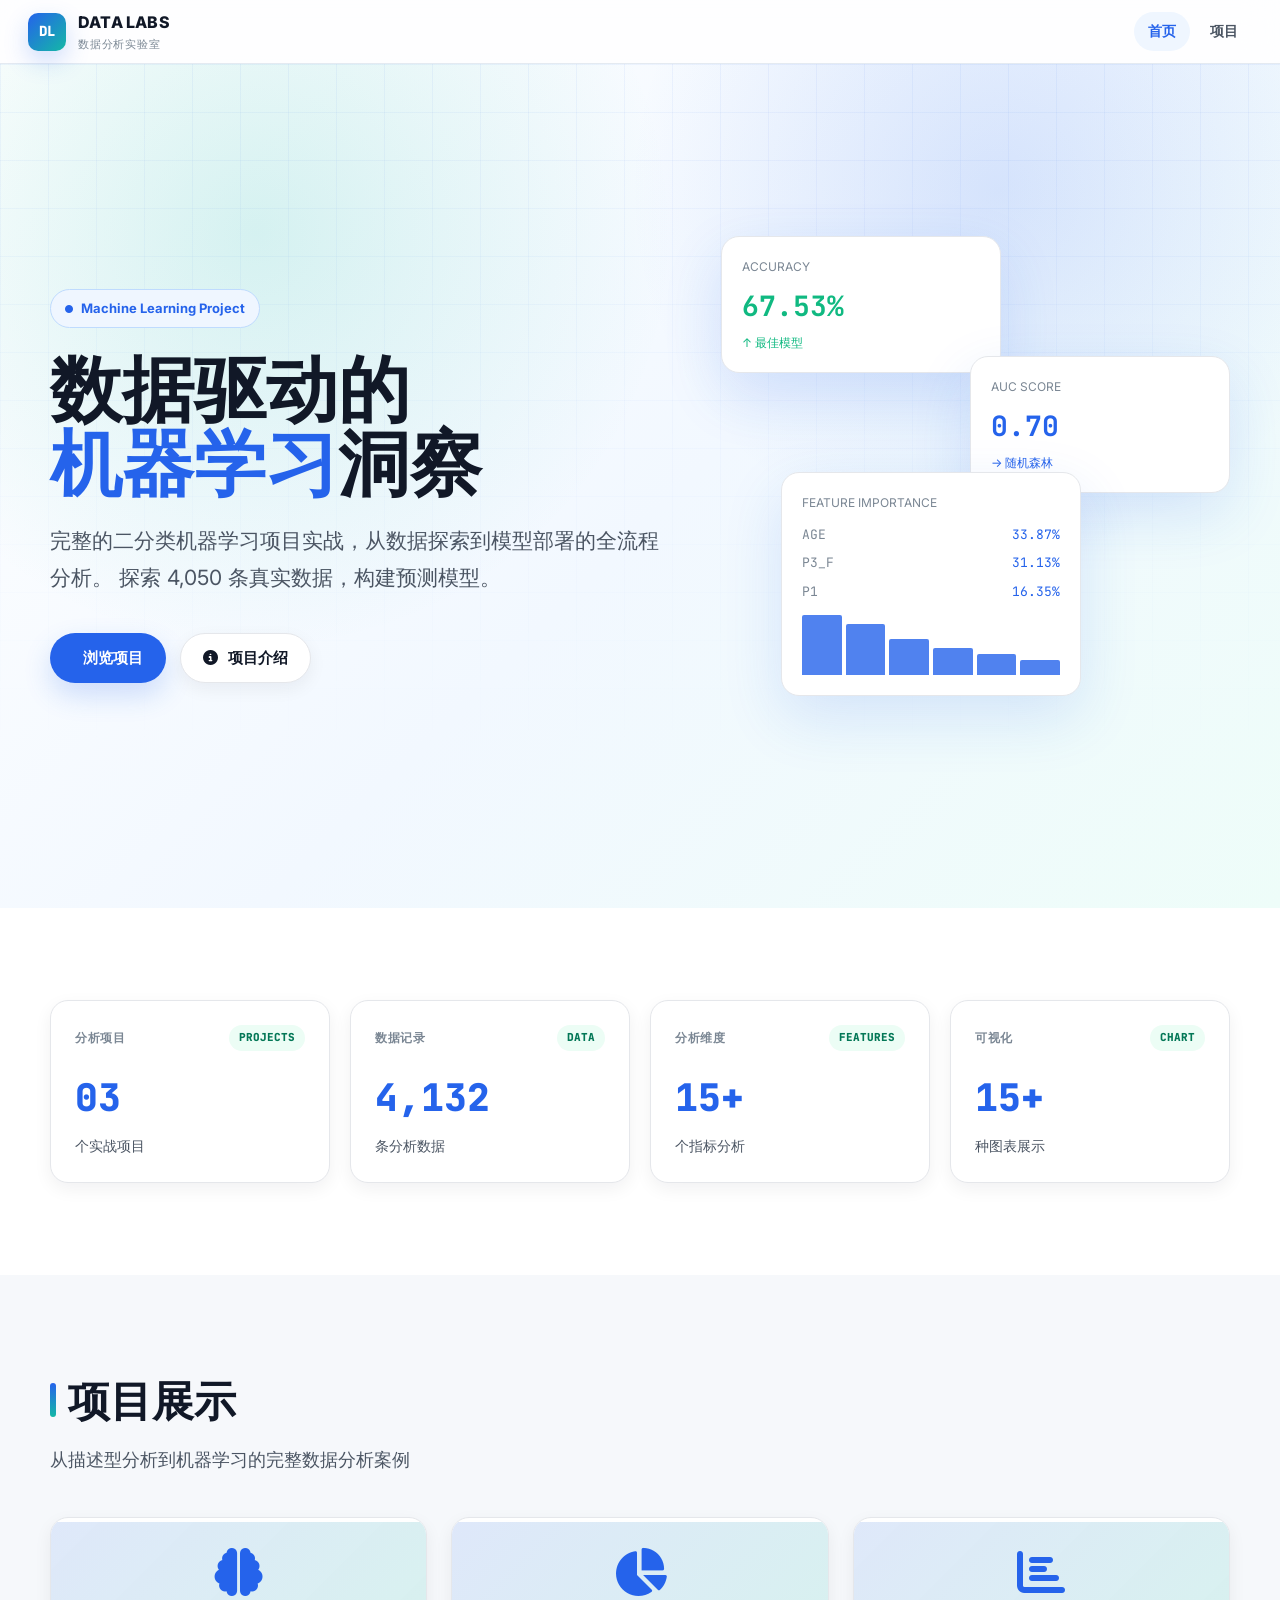
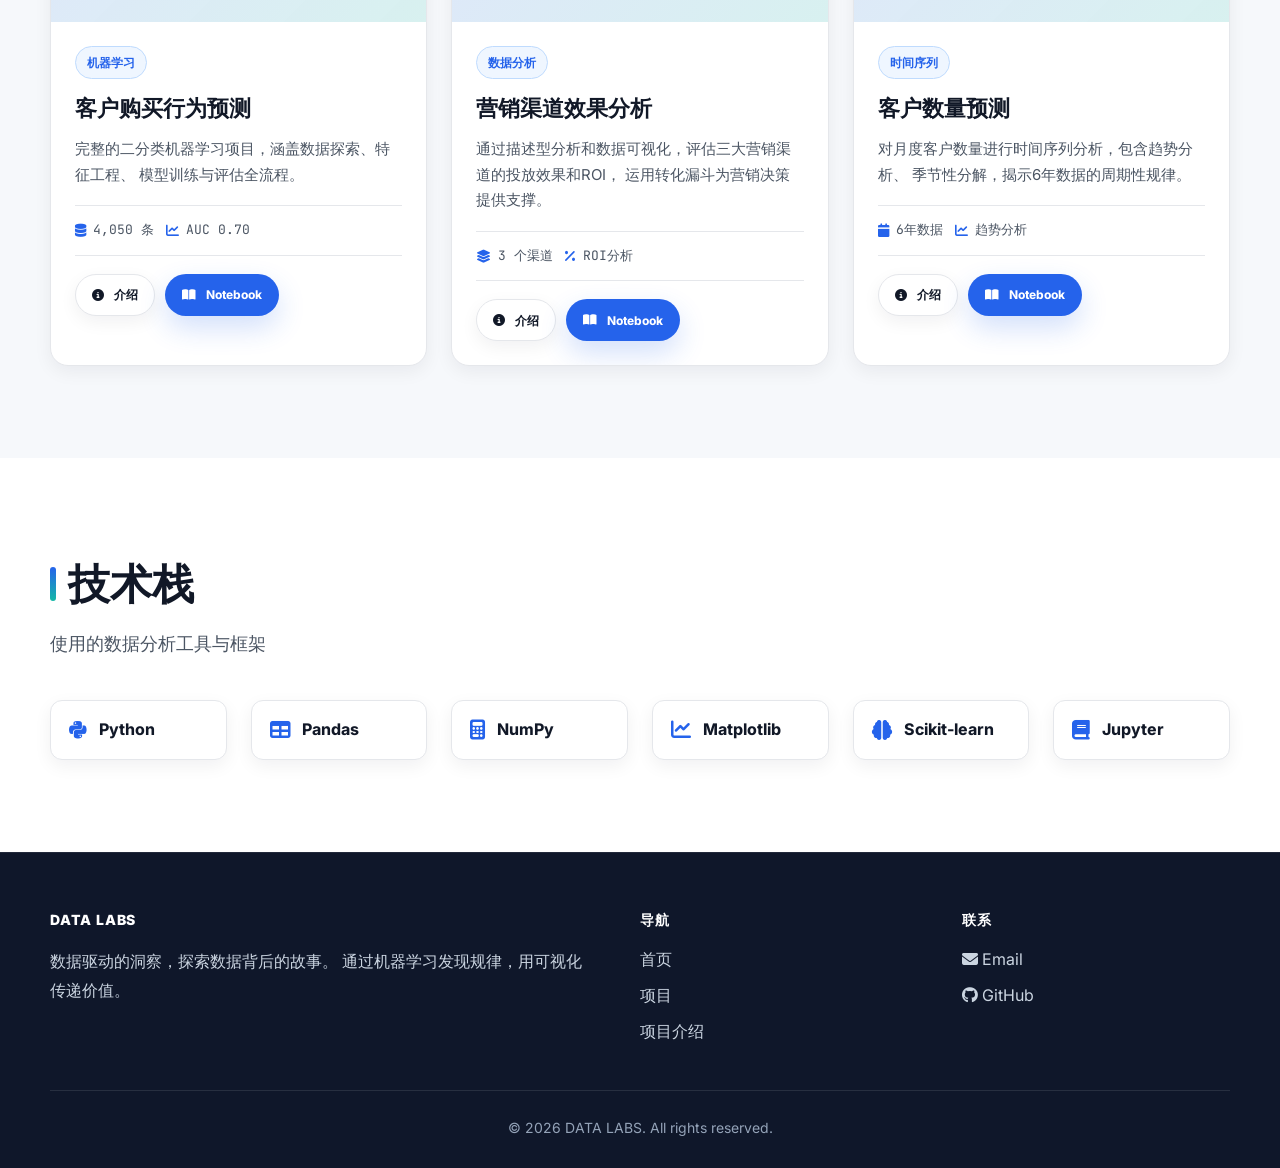
==== commit 58465a21: "移除首页泛Notebook入口" ====
--- a/index.html
+++ b/index.html
@@ -14,7 +14,7 @@
   <link rel="stylesheet" href="https://cdnjs.cloudflare.com/ajax/libs/font-awesome/6.4.0/css/all.min.css">
   
   <!-- Styles -->
-  <link rel="stylesheet" href="assets/css/main.css">
+  <link rel="stylesheet" href="assets/css/main.css?v=20260425-2">
   
   <style>
     /* 首页特定样式 */
@@ -127,7 +127,6 @@
     <nav class="nav-links">
       <a href="index.html" class="active">首页</a>
       <a href="projects/index.html">项目</a>
-      <a href="ml-analysis/notebook.html">Notebook</a>
     </nav>
 
     <button class="mobile-menu-btn" aria-label="打开导航菜单">
@@ -157,9 +156,9 @@
             </p>
             
             <div class="hero-buttons">
-              <a href="ml-analysis/notebook.html" class="btn btn-primary">
-                <i class="fas fa-book-open"></i>
-                查看 Notebook
+              <a href="projects/index.html" class="btn btn-primary">
+                <i class="fas fa-grid-2"></i>
+                浏览项目
               </a>
               <a href="ml-analysis/index.html" class="btn btn-secondary">
                 <i class="fas fa-info-circle"></i>
@@ -406,7 +405,6 @@
             <li><a href="index.html">首页</a></li>
             <li><a href="projects/index.html">项目</a></li>
             <li><a href="ml-analysis/index.html">项目介绍</a></li>
-            <li><a href="ml-analysis/notebook.html">Notebook</a></li>
           </ul>
         </div>
         
@@ -425,6 +423,6 @@
     </div>
   </footer>
 
-  <script src="assets/js/main.js"></script>
+  <script src="assets/js/main.js?v=20260425-2"></script>
 </body>
 </html>
